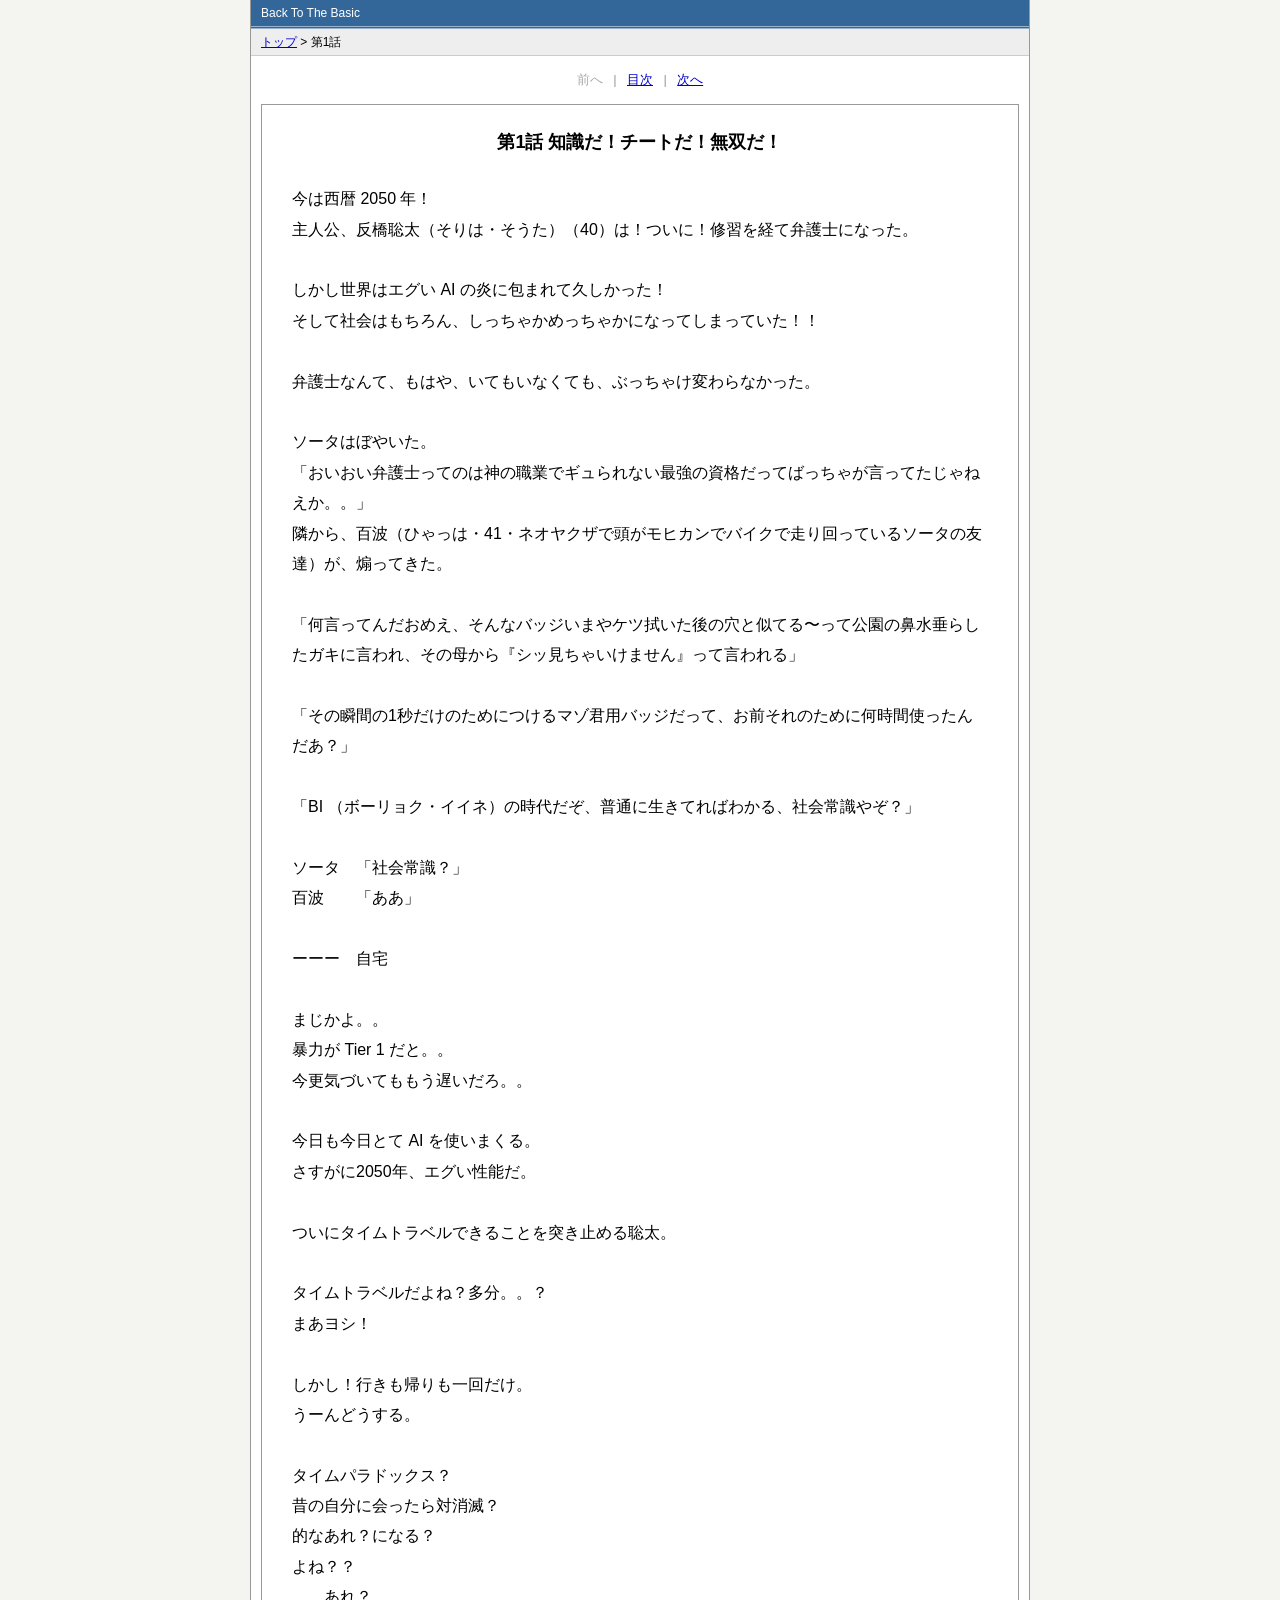
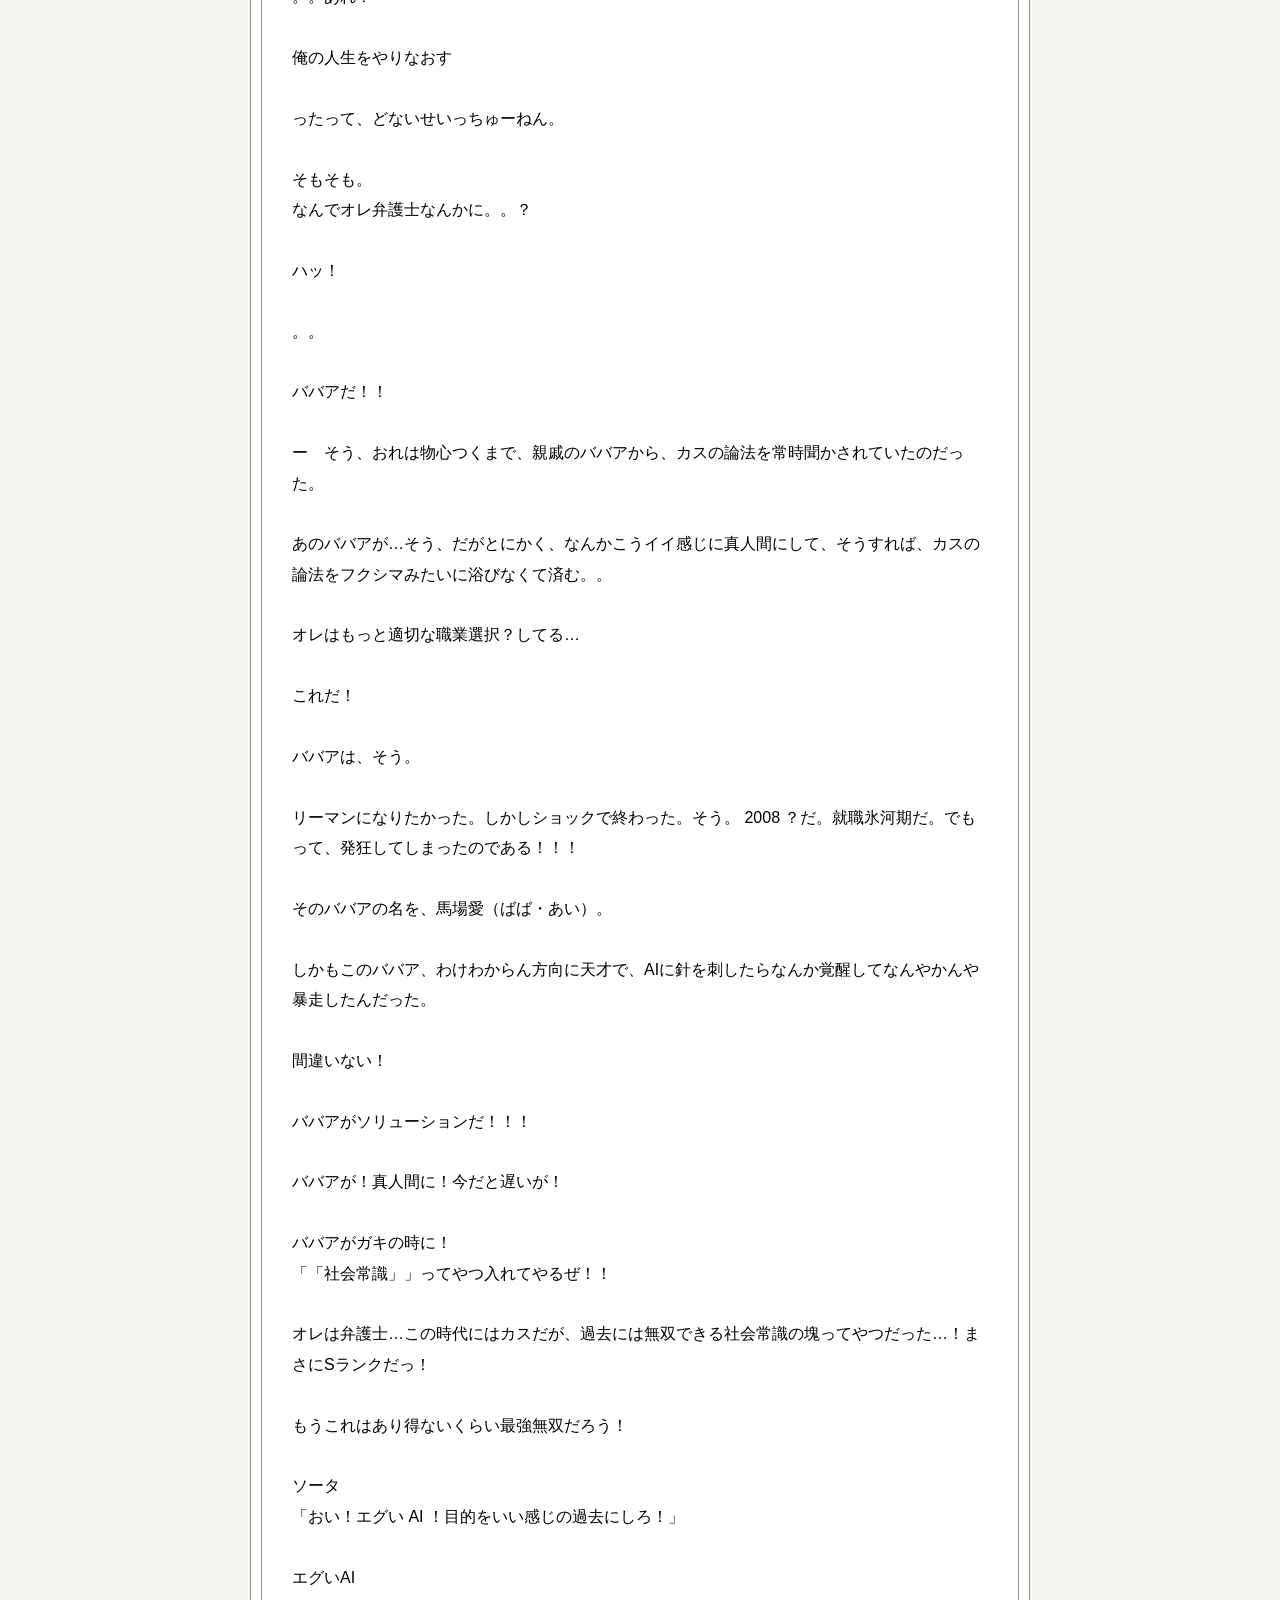
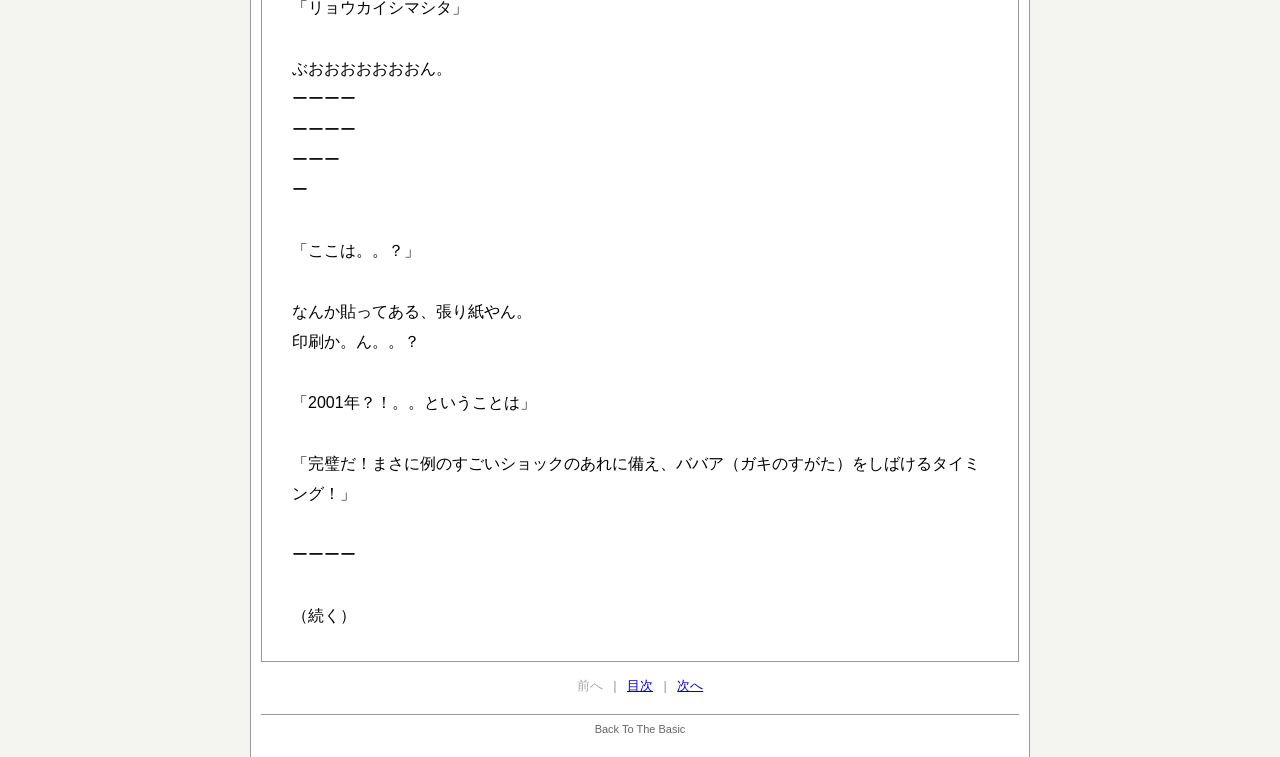
==== site/1.html @ d6d3accc "Merge feat/generator" ====
<!DOCTYPE html>
<html lang="ja">
<head>
<meta charset="UTF-8">
<meta name="viewport" content="width=device-width, initial-scale=1">
<title>第1話 知識だ！チートだ！無双だ！ - Back To The Basic</title>
<link rel="stylesheet" href="style.css">
</head>
<body>
<div id="wrap">
<div id="head">Back To The Basic</div>
<div id="crumb"><a href="index.html">トップ</a> &gt; 第1話</div>
<div class="nav"><span class="off">前へ</span><span class="sep">|</span><a href="index.html">目次</a><span class="sep">|</span><a href="2.html">次へ</a></div>
<div id="novel">
<h1>第1話 知識だ！チートだ！無双だ！</h1>
<p>今は西暦 2050 年！</p>
<p>主人公、反橋聡太（そりは・そうた）（40）は！ついに！修習を経て弁護士になった。</p>
<p><br></p>
<p>しかし世界はエグい AI の炎に包まれて久しかった！</p>
<p>そして社会はもちろん、しっちゃかめっちゃかになってしまっていた！！</p>
<p><br></p>
<p>弁護士なんて、もはや、いてもいなくても、ぶっちゃけ変わらなかった。</p>
<p><br></p>
<p>ソータはぼやいた。</p>
<p>「おいおい弁護士ってのは神の職業でギュられない最強の資格だってばっちゃが言ってたじゃねえか。。」</p>
<p>隣から、百波（ひゃっは・41・ネオヤクザで頭がモヒカンでバイクで走り回っているソータの友達）が、煽ってきた。</p>
<p><br></p>
<p>「何言ってんだおめえ、そんなバッジいまやケツ拭いた後の穴と似てる〜って公園の鼻水垂らしたガキに言われ、その母から『シッ見ちゃいけません』って言われる」</p>
<p><br></p>
<p>「その瞬間の1秒だけのためにつけるマゾ君用バッジだって、お前それのために何時間使ったんだあ？」</p>
<p><br></p>
<p>「BI （ボーリョク・イイネ）の時代だぞ、普通に生きてればわかる、社会常識やぞ？」</p>
<p><br></p>
<p>ソータ　「社会常識？」</p>
<p>百波　　「ああ」</p>
<p><br></p>
<p>ーーー　自宅</p>
<p><br></p>
<p>まじかよ。。</p>
<p>暴力が Tier 1 だと。。</p>
<p>今更気づいてももう遅いだろ。。</p>
<p><br></p>
<p>今日も今日とて AI を使いまくる。</p>
<p>さすがに2050年、エグい性能だ。</p>
<p><br></p>
<p>ついにタイムトラベルできることを突き止める聡太。</p>
<p><br></p>
<p>タイムトラベルだよね？多分。。？</p>
<p>まあヨシ！</p>
<p><br></p>
<p>しかし！行きも帰りも一回だけ。</p>
<p>うーんどうする。</p>
<p><br></p>
<p>タイムパラドックス？</p>
<p>昔の自分に会ったら対消滅？</p>
<p>的なあれ？になる？</p>
<p>よね？？</p>
<p>。。あれ？</p>
<p><br></p>
<p>俺の人生をやりなおす</p>
<p><br></p>
<p>ったって、どないせいっちゅーねん。</p>
<p><br></p>
<p>そもそも。</p>
<p>なんでオレ弁護士なんかに。。？</p>
<p><br></p>
<p>ハッ！</p>
<p><br></p>
<p>。。</p>
<p><br></p>
<p>ババアだ！！</p>
<p><br></p>
<p>ー　そう、おれは物心つくまで、親戚のババアから、カスの論法を常時聞かされていたのだった。</p>
<p><br></p>
<p>あのババアが…そう、だがとにかく、なんかこうイイ感じに真人間にして、そうすれば、カスの論法をフクシマみたいに浴びなくて済む。。</p>
<p><br></p>
<p>オレはもっと適切な職業選択？してる…</p>
<p><br></p>
<p>これだ！</p>
<p><br></p>
<p>ババアは、そう。</p>
<p><br></p>
<p>リーマンになりたかった。しかしショックで終わった。そう。 2008 ？だ。就職氷河期だ。でもって、発狂してしまったのである！！！</p>
<p><br></p>
<p>そのババアの名を、馬場愛（ばば・あい）。</p>
<p><br></p>
<p>しかもこのババア、わけわからん方向に天才で、AIに針を刺したらなんか覚醒してなんやかんや暴走したんだった。</p>
<p><br></p>
<p>間違いない！</p>
<p><br></p>
<p>ババアがソリューションだ！！！</p>
<p><br></p>
<p>ババアが！真人間に！今だと遅いが！</p>
<p><br></p>
<p>ババアがガキの時に！</p>
<p>「「社会常識」」ってやつ入れてやるぜ！！</p>
<p><br></p>
<p>オレは弁護士…この時代にはカスだが、過去には無双できる社会常識の塊ってやつだった…！まさにSランクだっ！</p>
<p><br></p>
<p>もうこれはあり得ないくらい最強無双だろう！</p>
<p><br></p>
<p>ソータ</p>
<p>「おい！エグい AI ！目的をいい感じの過去にしろ！」</p>
<p><br></p>
<p>エグいAI</p>
<p>「リョウカイシマシタ」</p>
<p><br></p>
<p>ぶおおおおおおおん。</p>
<p>ーーーー　</p>
<p>ーーーー</p>
<p>ーーー</p>
<p>ー</p>
<p><br></p>
<p>「ここは。。？」</p>
<p><br></p>
<p>なんか貼ってある、張り紙やん。</p>
<p>印刷か。ん。。？</p>
<p><br></p>
<p>「2001年？！。。ということは」</p>
<p><br></p>
<p>「完璧だ！まさに例のすごいショックのあれに備え、ババア（ガキのすがた）をしばけるタイミング！」</p>
<p><br></p>
<p>ーーーー</p>
<p><br></p>
<p>（続く）</p>
</div>
<div class="nav"><span class="off">前へ</span><span class="sep">|</span><a href="index.html">目次</a><span class="sep">|</span><a href="2.html">次へ</a></div>
<div id="foot">Back To The Basic</div>
</div>
</body>
</html>
---- site/style.css ----
body {
  margin: 0;
  padding: 0;
  background: #f4f4f0;
  color: #000;
  font-family: "MS PGothic", "ＭＳ Ｐゴシック", "Osaka", "Hiragino Kaku Gothic Pro", "Meiryo", sans-serif;
  font-size: 14px;
  line-height: 1.5;
}
a:link { color: #0000cc; }
a:visited { color: #660099; }
a:hover { color: #ff0000; }

#wrap {
  width: 780px;
  max-width: 100%;
  box-sizing: border-box;
  margin: 0 auto;
  background: #fff;
  border-left: 1px solid #999;
  border-right: 1px solid #999;
  padding: 0 0 20px;
}
#head {
  background: #336699;
  color: #fff;
  padding: 4px 10px;
  font-size: 12px;
  border-bottom: 3px double #99b3cc;
}
#head a { color: #fff; }
#crumb {
  padding: 4px 10px;
  font-size: 12px;
  background: #eee;
  border-bottom: 1px solid #ccc;
}
h1 {
  margin: 14px 10px 6px;
  padding: 0 0 4px;
  font-size: 20px;
  font-weight: bold;
  border-bottom: 1px solid #999;
}
.sub { margin: 0 10px 10px; font-size: 12px; color: #555; }

.box {
  margin: 10px;
  padding: 8px 10px;
  border: 1px solid #999;
  background: #fafafa;
}
.box h2 {
  margin: 0 0 6px;
  padding: 0;
  font-size: 13px;
  color: #336699;
  border-bottom: 1px dotted #999;
}

table.toc { width: calc(100% - 20px); margin: 10px; border-collapse: collapse; }
table.toc th, table.toc td { border: 1px solid #999; padding: 4px 8px; }
table.toc th { background: #dde6ee; font-weight: normal; text-align: left; }
table.toc td.no { width: 4em; text-align: center; background: #f4f4f4; }
table.toc td.size { width: 6em; text-align: right; color: #555; font-size: 12px; }

.nav {
  margin: 10px;
  padding: 4px 0;
  text-align: center;
  font-size: 13px;
}
.nav span.sep { color: #999; margin: 0 .8em; }
.nav .off { color: #aaa; }

#novel {
  margin: 10px;
  padding: 20px 30px 30px;
  border: 1px solid #999;
  background: #fff;
  font-size: 16px;
  line-height: 1.9;
}
#novel h1 { margin: 0 0 1.2em; text-align: center; font-size: 18px; border-bottom: none; }
#novel p { margin: 0; }

#foot {
  margin: 14px 10px 0;
  padding-top: 6px;
  border-top: 1px solid #999;
  font-size: 11px;
  color: #666;
  text-align: center;
}
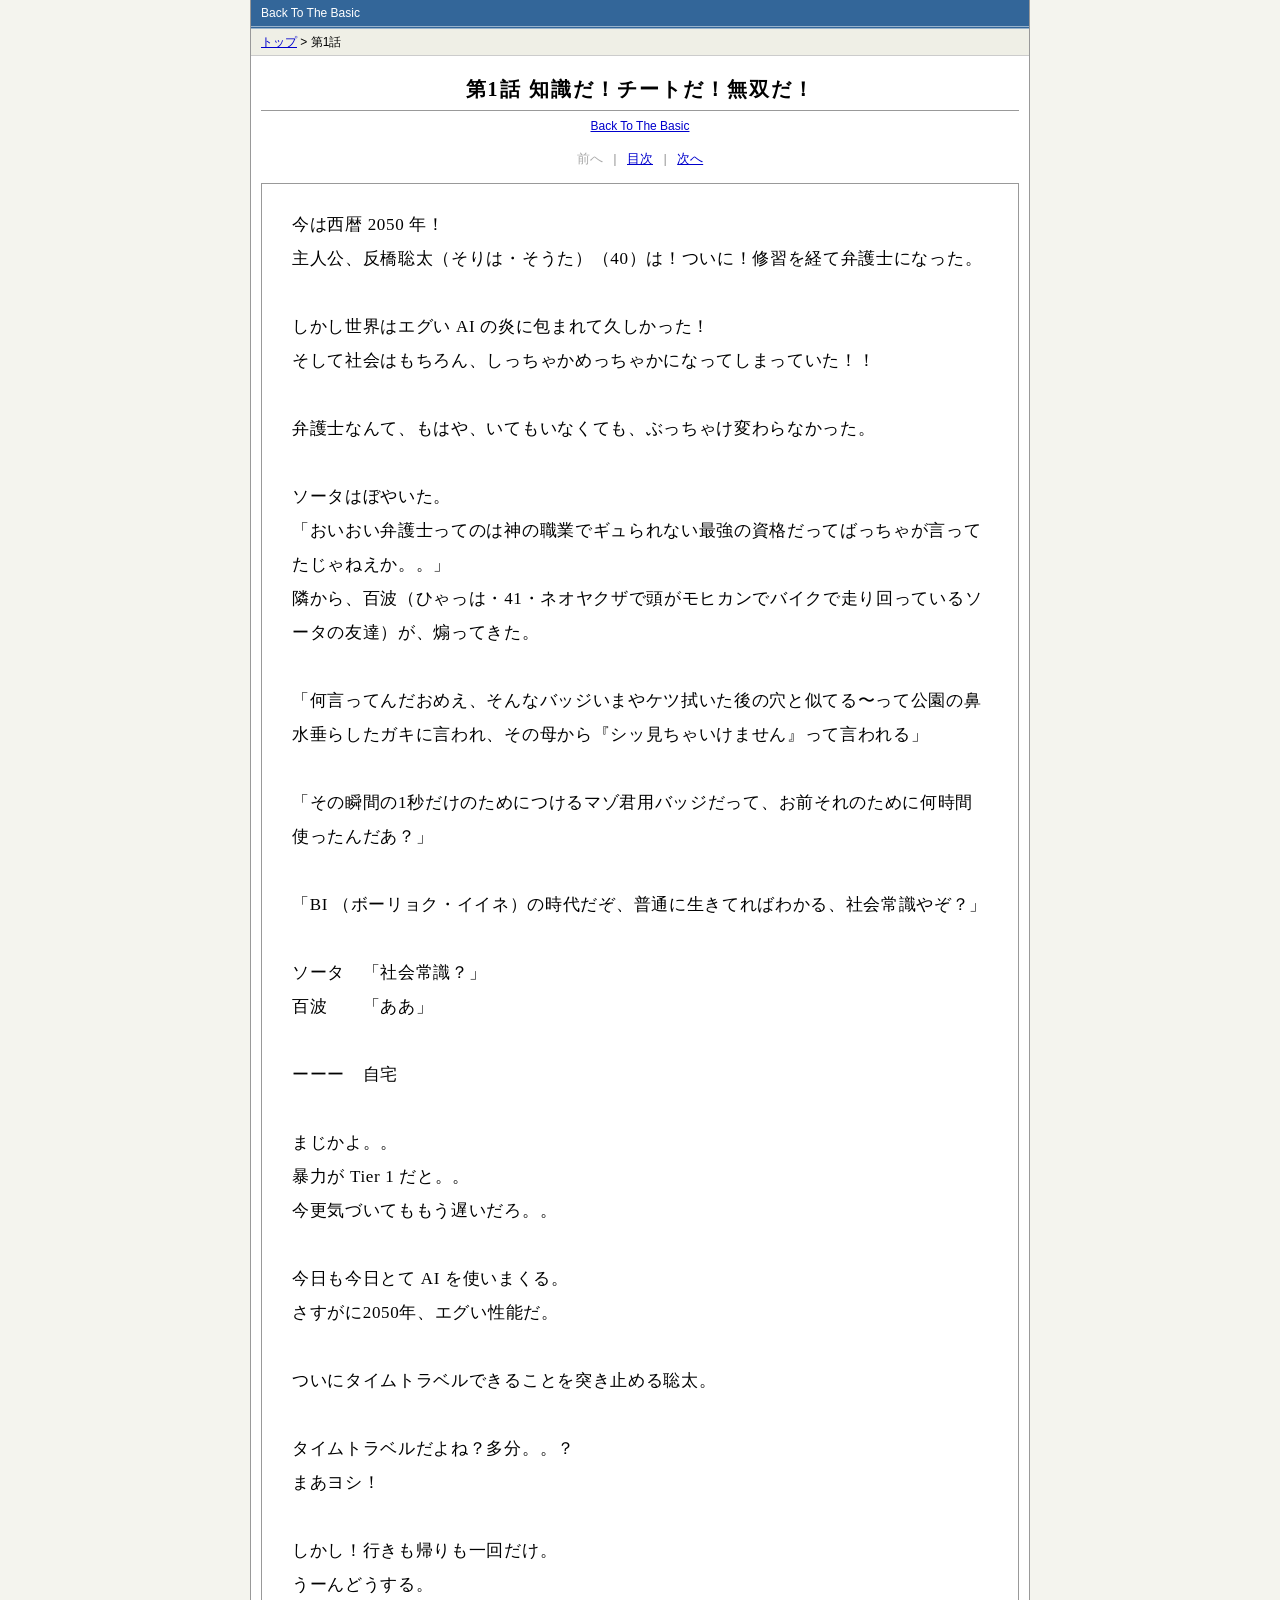
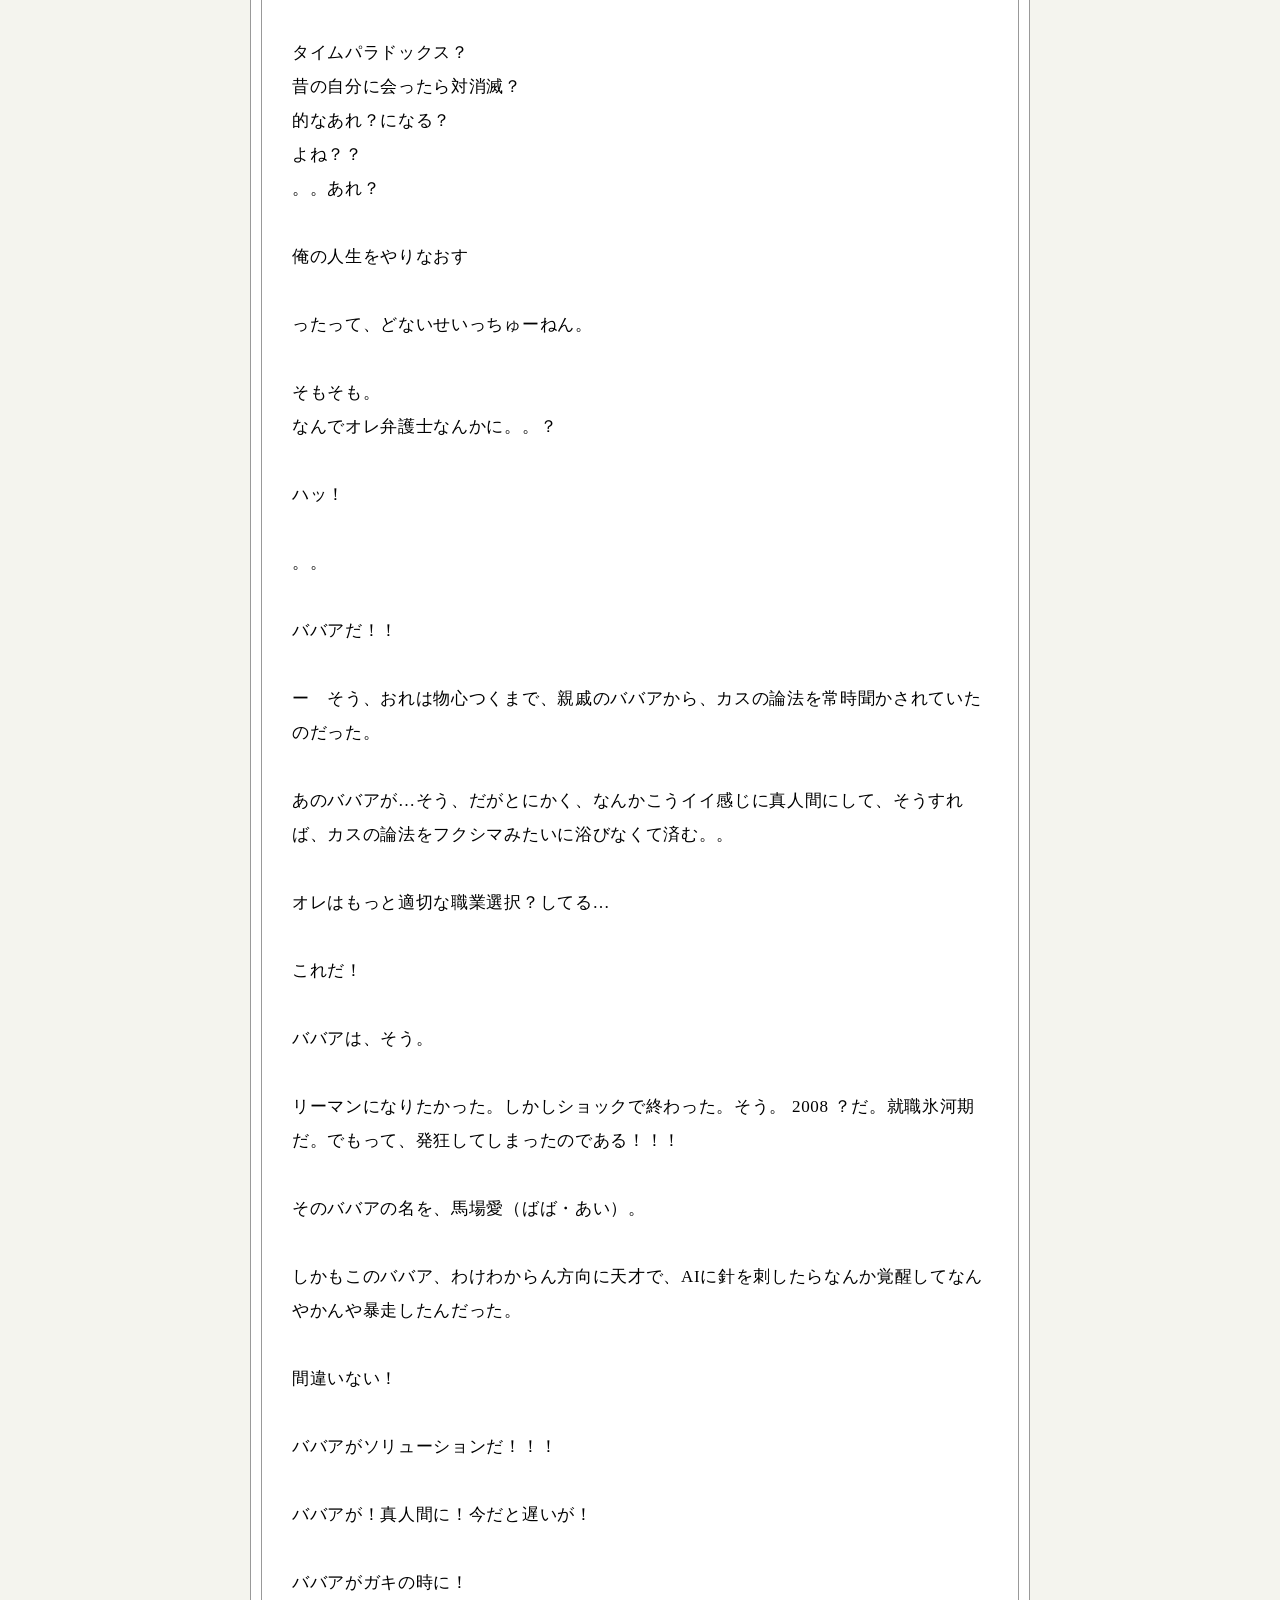
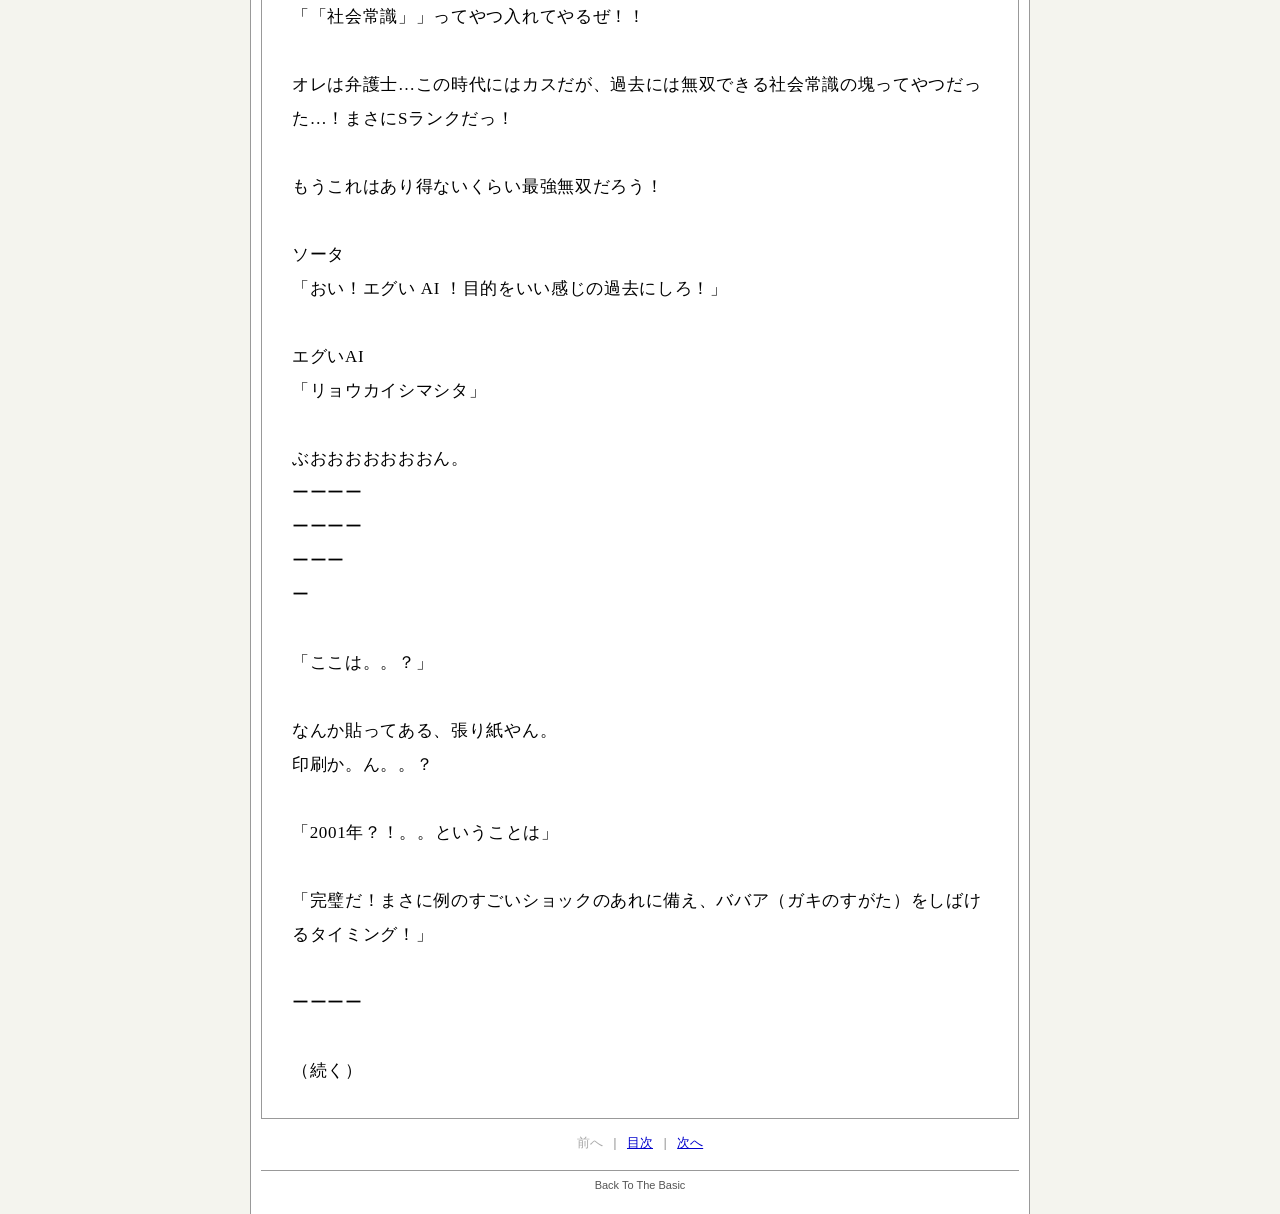
==== commit 7c105ae0: "Merge feat/unify-design" ====
--- a/site/1.html
+++ b/site/1.html
@@ -10,9 +10,10 @@
 <div id="wrap">
 <div id="head">Back To The Basic</div>
 <div id="crumb"><a href="index.html">トップ</a> &gt; 第1話</div>
+<h1>第1話 知識だ！チートだ！無双だ！</h1>
+<p class="sub"><a href="index.html">Back To The Basic</a></p>
 <div class="nav"><span class="off">前へ</span><span class="sep">|</span><a href="index.html">目次</a><span class="sep">|</span><a href="2.html">次へ</a></div>
 <div id="novel">
-<h1>第1話 知識だ！チートだ！無双だ！</h1>
 <p>今は西暦 2050 年！</p>
 <p>主人公、反橋聡太（そりは・そうた）（40）は！ついに！修習を経て弁護士になった。</p>
 <p><br></p>
--- a/site/style.css
+++ b/site/style.css
@@ -1,9 +1,27 @@
+/* 配色と書体はここで一元管理する。
+   読ませる文(題名・あらすじ・話タイトル・本文)は明朝、操作部品(ヘッダ・パンくず・ナビ・表見出し)はゴシック。 */
+:root {
+  --ink: #000;
+  --ink-sub: #555;
+  --line: #999;
+  --line-soft: #ccc;
+  --paper: #fff;
+  --ground: #f4f4ee;
+  --tint: #efefe6;
+  --tint-light: #fafaf5;
+  --accent: #336699;
+  --accent-light: #dde6ee;
+  --accent-line: #99b3cc;
+  --gothic: "MS PGothic", "ＭＳ Ｐゴシック", "Osaka", "Hiragino Kaku Gothic Pro", "Meiryo", sans-serif;
+  --mincho: "Hiragino Mincho ProN", "Hiragino Mincho Pro", "YuMincho", "Yu Mincho", "游明朝", "HGS明朝E", "MS PMincho", "ＭＳ Ｐ明朝", "Noto Serif CJK JP", "Noto Serif JP", "IPAexMincho", serif;
+}
+
 body {
   margin: 0;
   padding: 0;
-  background: #f4f4f0;
-  color: #000;
-  font-family: "MS PGothic", "ＭＳ Ｐゴシック", "Osaka", "Hiragino Kaku Gothic Pro", "Meiryo", sans-serif;
+  background: var(--ground);
+  color: var(--ink);
+  font-family: var(--gothic);
   font-size: 14px;
   line-height: 1.5;
 }
@@ -16,79 +34,100 @@
   max-width: 100%;
   box-sizing: border-box;
   margin: 0 auto;
-  background: #fff;
-  border-left: 1px solid #999;
-  border-right: 1px solid #999;
+  background: var(--paper);
+  border-left: 1px solid var(--line);
+  border-right: 1px solid var(--line);
   padding: 0 0 20px;
 }
+
+/* --- 操作部品(ゴシック) --- */
 #head {
-  background: #336699;
+  background: var(--accent);
   color: #fff;
   padding: 4px 10px;
   font-size: 12px;
-  border-bottom: 3px double #99b3cc;
+  border-bottom: 3px double var(--accent-line);
 }
 #head a { color: #fff; }
 #crumb {
   padding: 4px 10px;
   font-size: 12px;
-  background: #eee;
-  border-bottom: 1px solid #ccc;
+  background: var(--tint);
+  border-bottom: 1px solid var(--line-soft);
 }
-h1 {
-  margin: 14px 10px 6px;
-  padding: 0 0 4px;
-  font-size: 20px;
-  font-weight: bold;
-  border-bottom: 1px solid #999;
-}
-.sub { margin: 0 10px 10px; font-size: 12px; color: #555; }
-
-.box {
-  margin: 10px;
-  padding: 8px 10px;
-  border: 1px solid #999;
-  background: #fafafa;
-}
-.box h2 {
-  margin: 0 0 6px;
-  padding: 0;
-  font-size: 13px;
-  color: #336699;
-  border-bottom: 1px dotted #999;
-}
-
-table.toc { width: calc(100% - 20px); margin: 10px; border-collapse: collapse; }
-table.toc th, table.toc td { border: 1px solid #999; padding: 4px 8px; }
-table.toc th { background: #dde6ee; font-weight: normal; text-align: left; }
-table.toc td.no { width: 4em; text-align: center; background: #f4f4f4; }
-table.toc td.size { width: 6em; text-align: right; color: #555; font-size: 12px; }
-
 .nav {
   margin: 10px;
   padding: 4px 0;
   text-align: center;
   font-size: 13px;
 }
-.nav span.sep { color: #999; margin: 0 .8em; }
+.nav span.sep { color: var(--line); margin: 0 .8em; }
 .nav .off { color: #aaa; }
+#foot {
+  margin: 14px 10px 0;
+  padding-top: 6px;
+  border-top: 1px solid var(--line);
+  font-size: 11px;
+  color: var(--ink-sub);
+  text-align: center;
+}
+
+/* --- 読ませる文(明朝) --- */
+h1 {
+  margin: 18px 10px 6px;
+  padding: 0 0 6px;
+  font-family: var(--mincho);
+  font-size: 20px;
+  font-weight: bold;
+  letter-spacing: 0.1em;
+  text-align: center;
+  border-bottom: 1px solid var(--line);
+}
+.sub {
+  margin: 0 10px 10px;
+  font-size: 12px;
+  color: var(--ink-sub);
+  text-align: center;
+}
+
+.box {
+  margin: 10px;
+  padding: 8px 12px 10px;
+  border: 1px solid var(--line);
+  background: var(--tint-light);
+  font-family: var(--mincho);
+  font-size: 15px;
+  line-height: 1.8;
+}
+.box h2 {
+  margin: 0 0 6px;
+  padding: 0;
+  font-family: var(--gothic);
+  font-size: 13px;
+  color: var(--accent);
+  border-bottom: 1px dotted var(--line);
+}
+
+table.toc { width: calc(100% - 20px); margin: 10px; border-collapse: collapse; }
+table.toc th, table.toc td { border: 1px solid var(--line); padding: 5px 8px; }
+table.toc th { background: var(--accent-light); font-weight: normal; text-align: left; }
+table.toc td.no { width: 4em; text-align: center; background: var(--tint-light); }
+table.toc td.title { font-family: var(--mincho); font-size: 15px; }
+table.toc td.size { width: 6em; text-align: right; color: var(--ink-sub); font-size: 12px; }
 
 #novel {
   margin: 10px;
-  padding: 20px 30px 30px;
-  border: 1px solid #999;
-  background: #fff;
-  font-size: 16px;
-  line-height: 1.9;
+  padding: 24px 30px 30px;
+  border: 1px solid var(--line);
+  background: var(--paper);
+  font-family: var(--mincho);
+  font-size: 17px;
+  line-height: 2;
+  letter-spacing: 0.04em;
 }
-#novel h1 { margin: 0 0 1.2em; text-align: center; font-size: 18px; border-bottom: none; }
 #novel p { margin: 0; }
 
-#foot {
-  margin: 14px 10px 0;
-  padding-top: 6px;
-  border-top: 1px solid #999;
-  font-size: 11px;
-  color: #666;
-  text-align: center;
+@media (max-width: 480px) {
+  #novel { padding: 16px 14px 20px; font-size: 16px; }
+  h1 { font-size: 18px; }
 }
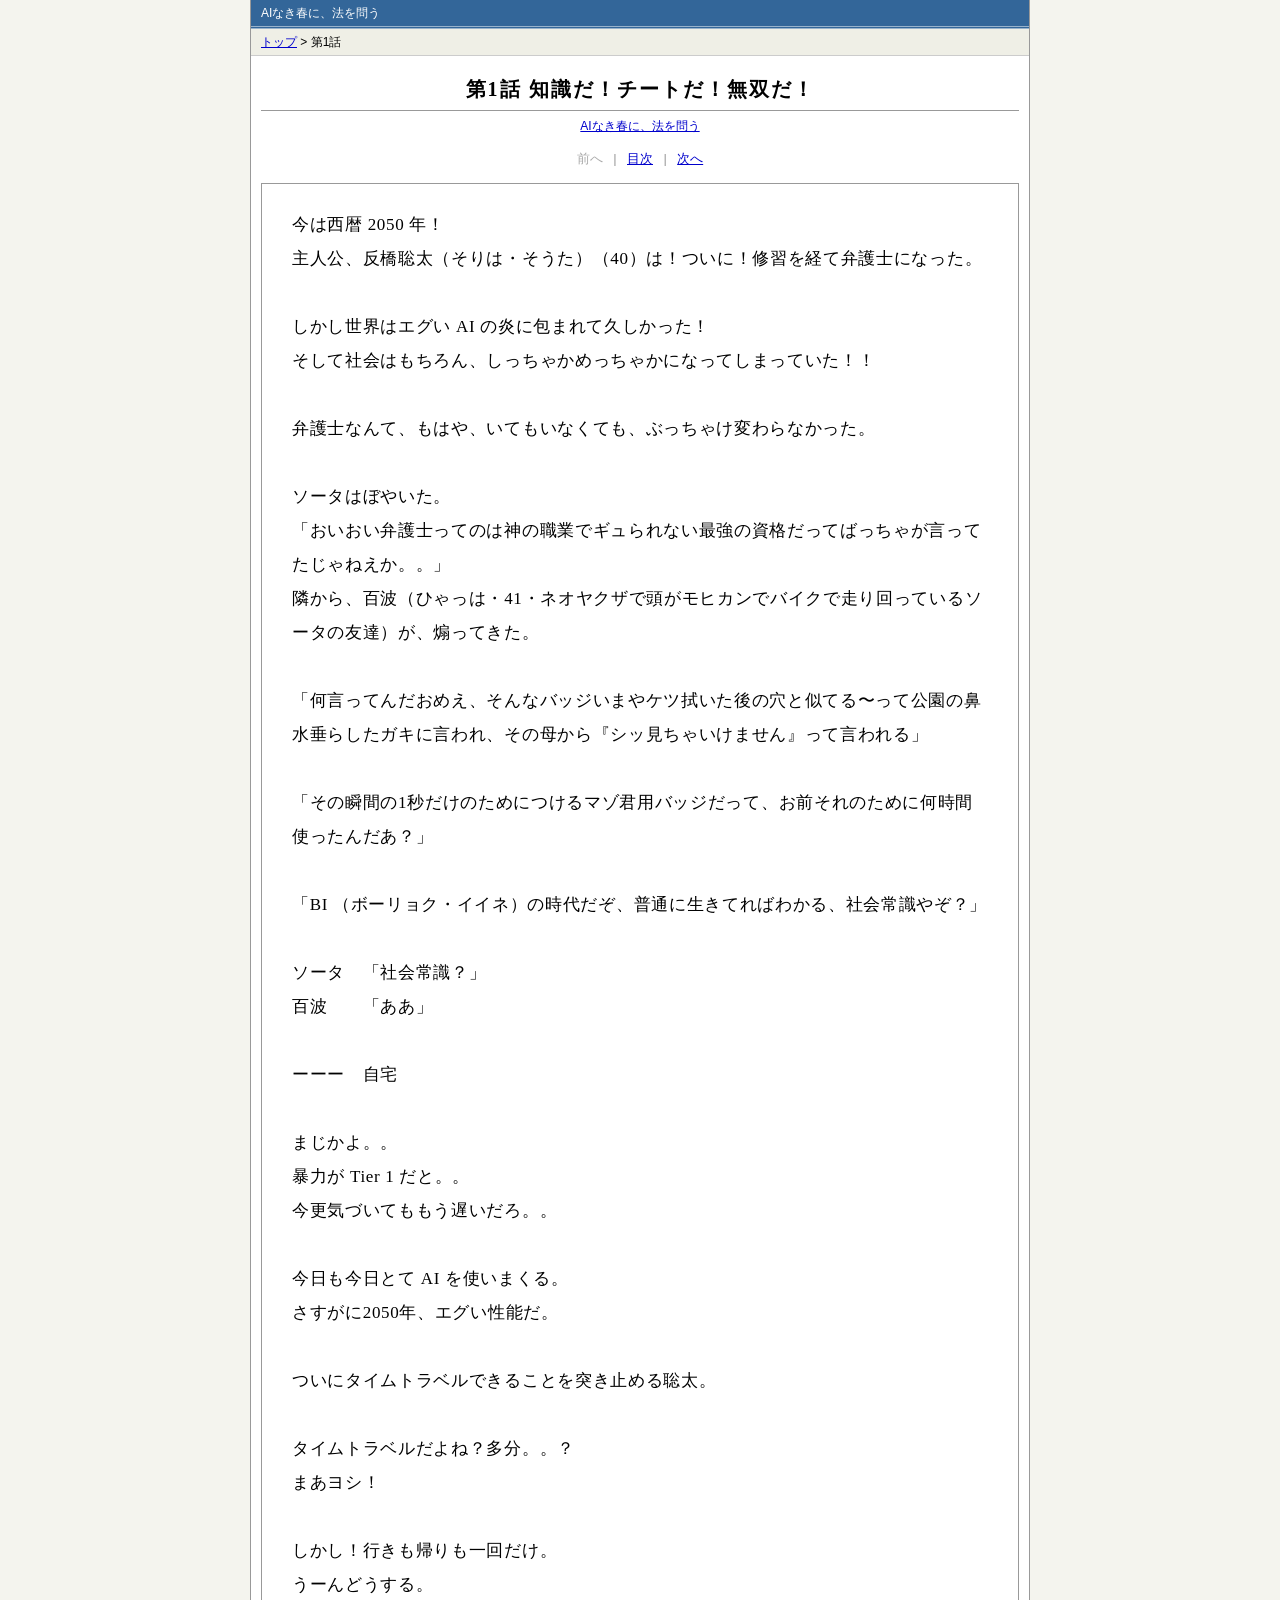
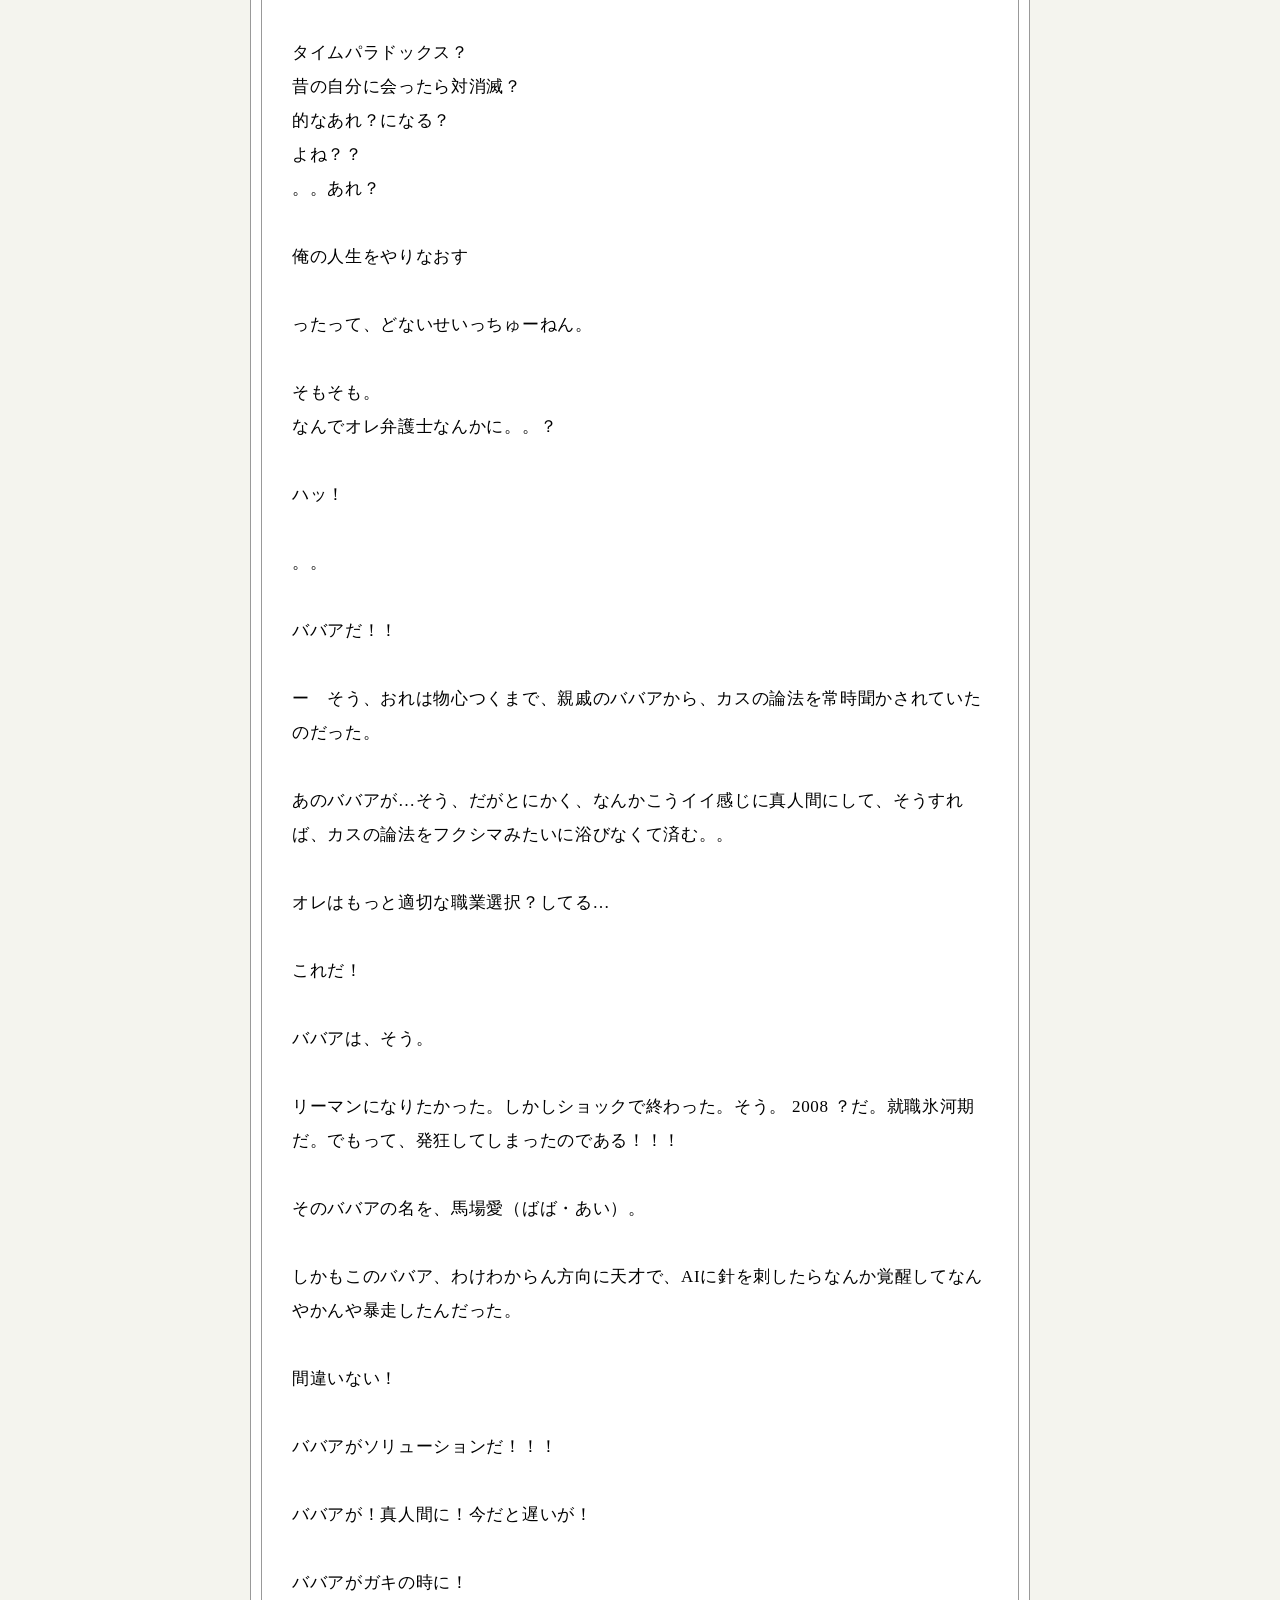
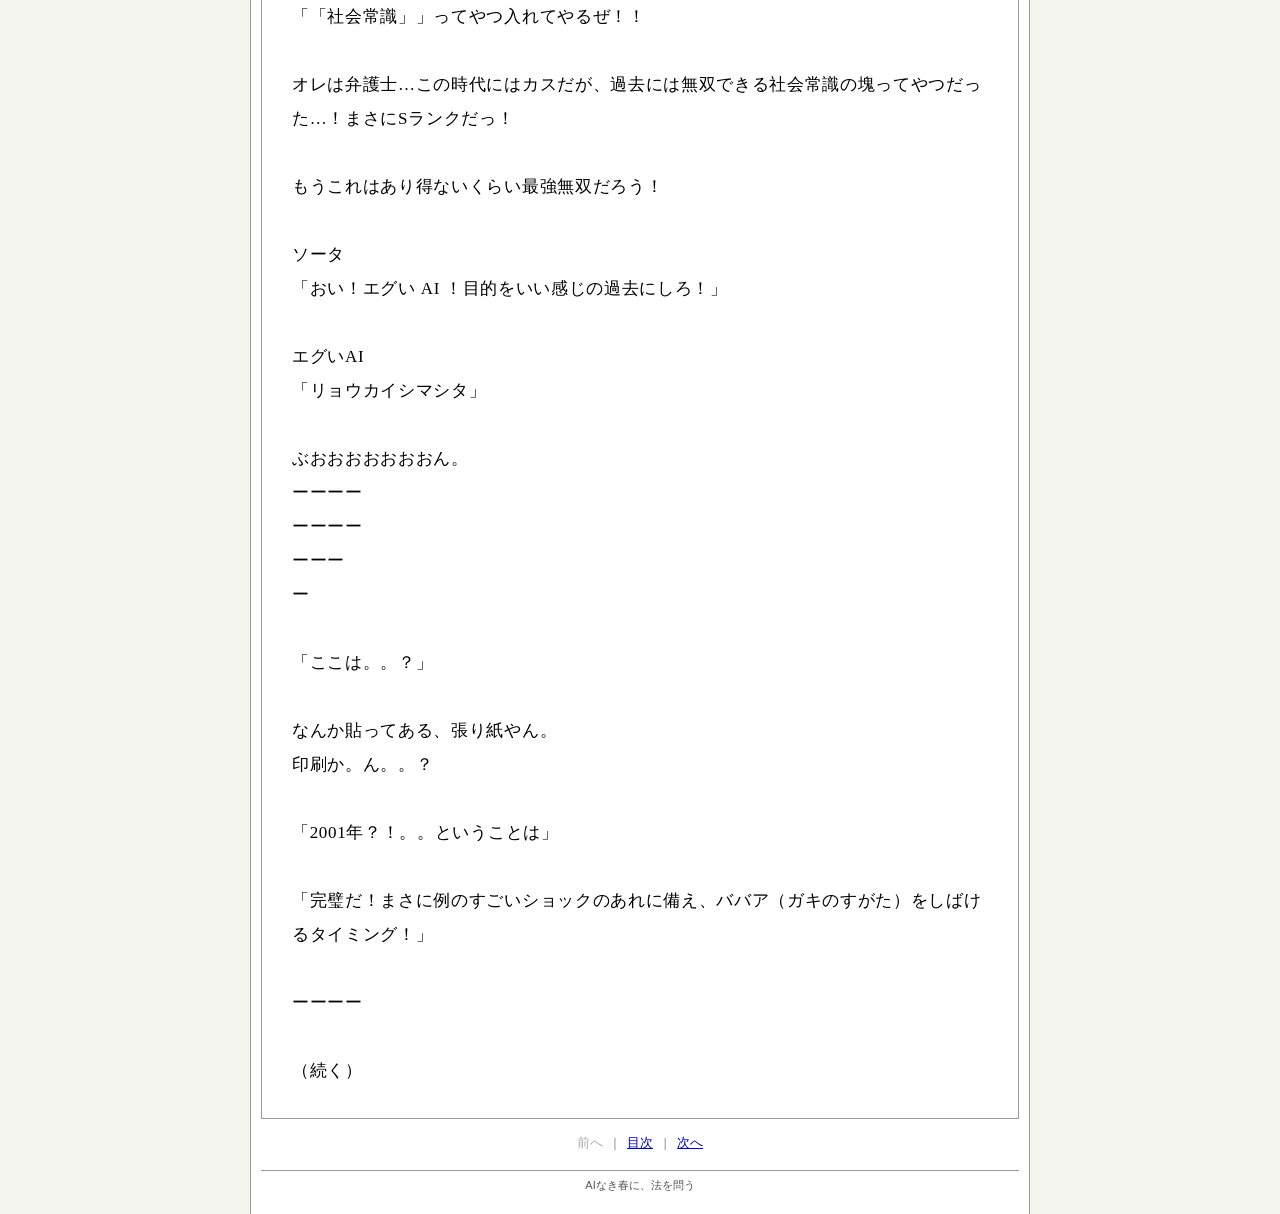
==== commit 5aa4cfd8: "Merge feat/title-synopsis" ====
--- a/site/1.html
+++ b/site/1.html
@@ -3,15 +3,15 @@
 <head>
 <meta charset="UTF-8">
 <meta name="viewport" content="width=device-width, initial-scale=1">
-<title>第1話 知識だ！チートだ！無双だ！ - Back To The Basic</title>
+<title>第1話 知識だ！チートだ！無双だ！ - AIなき春に、法を問う</title>
 <link rel="stylesheet" href="style.css">
 </head>
 <body>
 <div id="wrap">
-<div id="head">Back To The Basic</div>
+<div id="head">AIなき春に、法を問う</div>
 <div id="crumb"><a href="index.html">トップ</a> &gt; 第1話</div>
 <h1>第1話 知識だ！チートだ！無双だ！</h1>
-<p class="sub"><a href="index.html">Back To The Basic</a></p>
+<p class="sub"><a href="index.html">AIなき春に、法を問う</a></p>
 <div class="nav"><span class="off">前へ</span><span class="sep">|</span><a href="index.html">目次</a><span class="sep">|</span><a href="2.html">次へ</a></div>
 <div id="novel">
 <p>今は西暦 2050 年！</p>
@@ -126,7 +126,7 @@
 <p>（続く）</p>
 </div>
 <div class="nav"><span class="off">前へ</span><span class="sep">|</span><a href="index.html">目次</a><span class="sep">|</span><a href="2.html">次へ</a></div>
-<div id="foot">Back To The Basic</div>
+<div id="foot">AIなき春に、法を問う</div>
 </div>
 </body>
 </html>
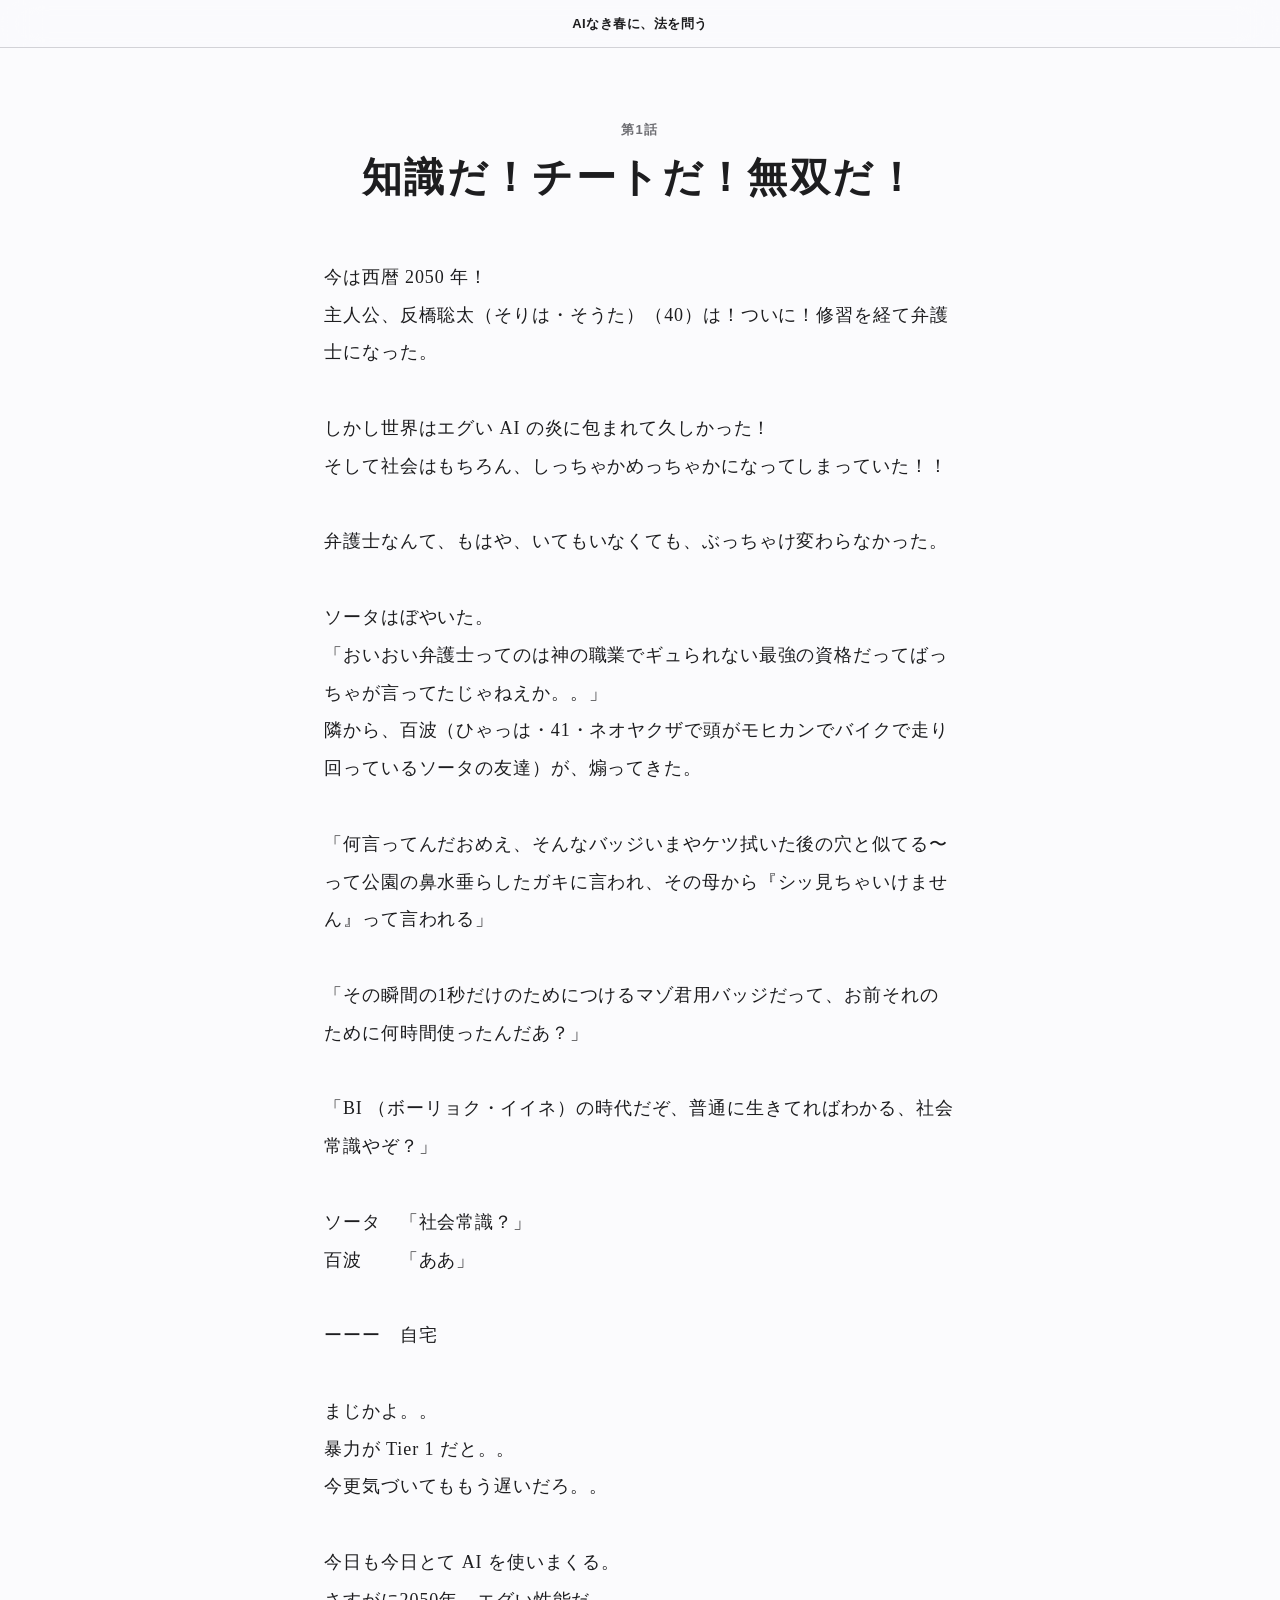
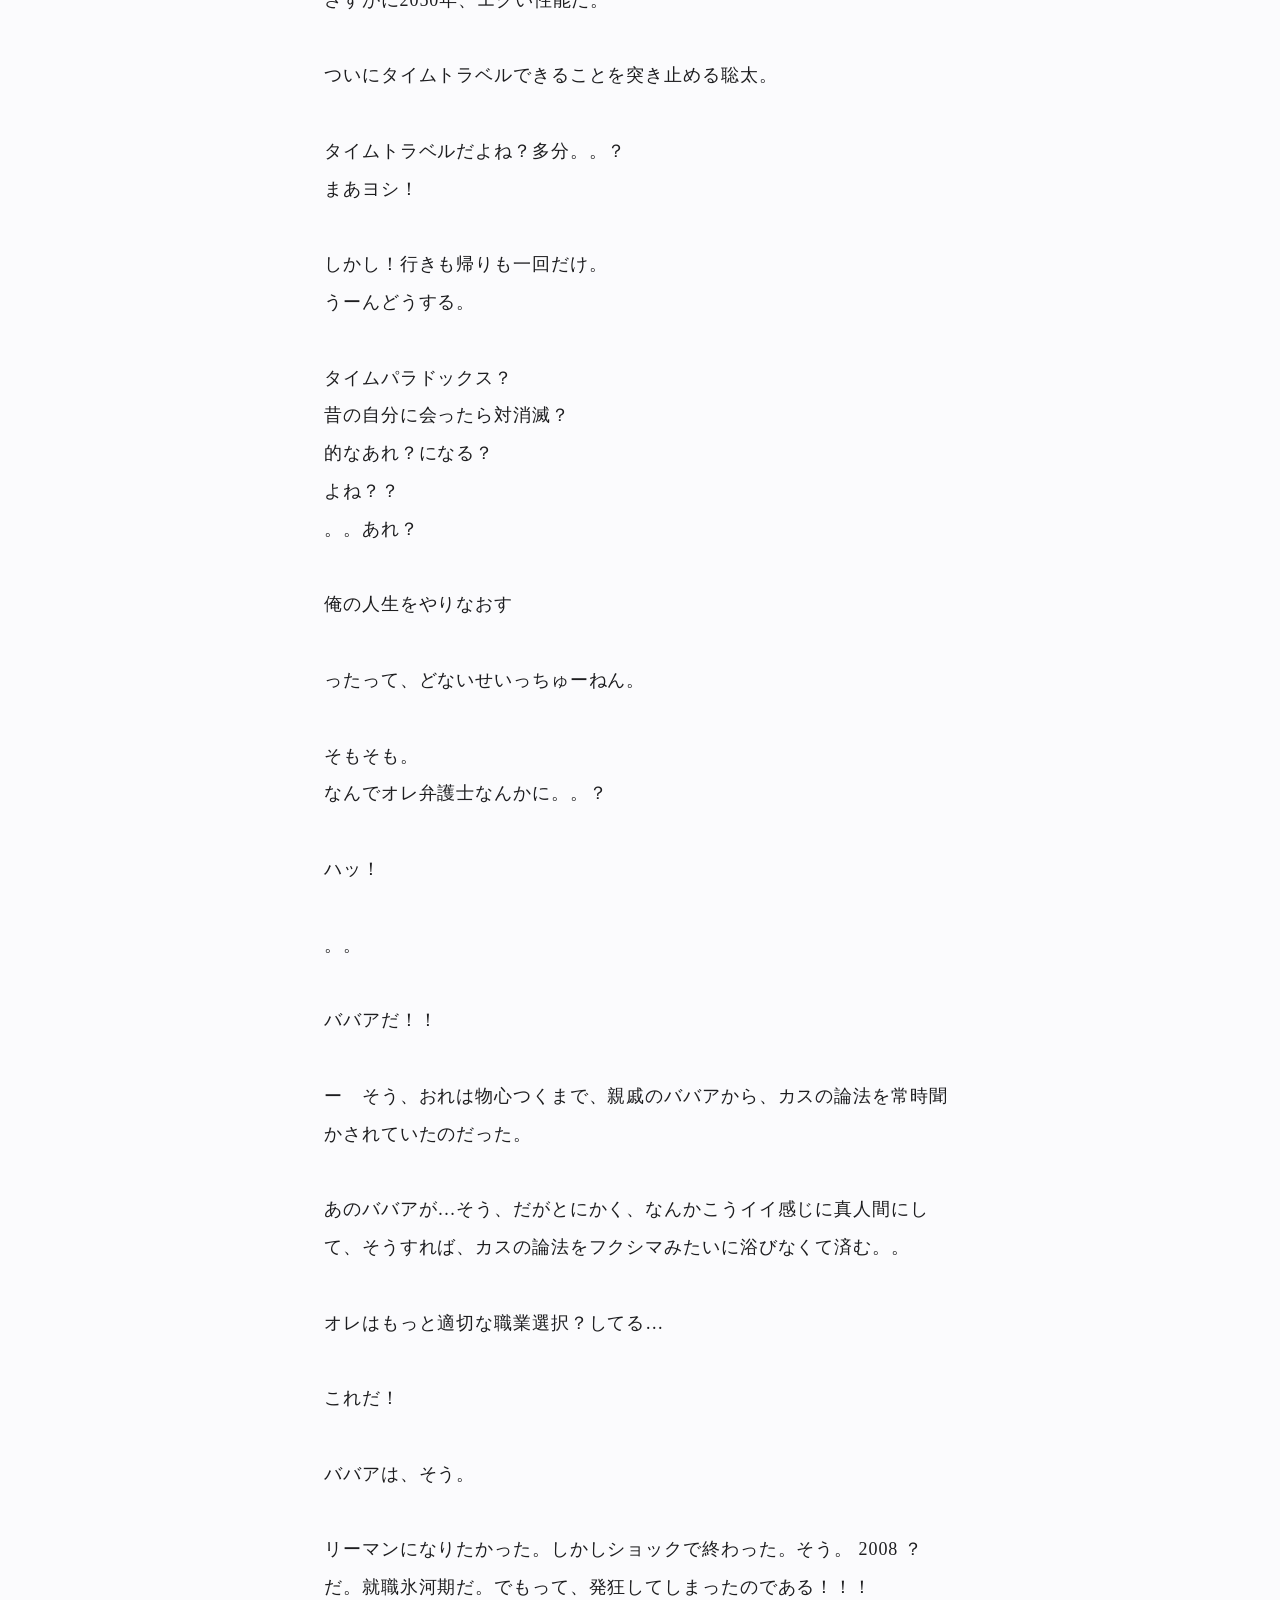
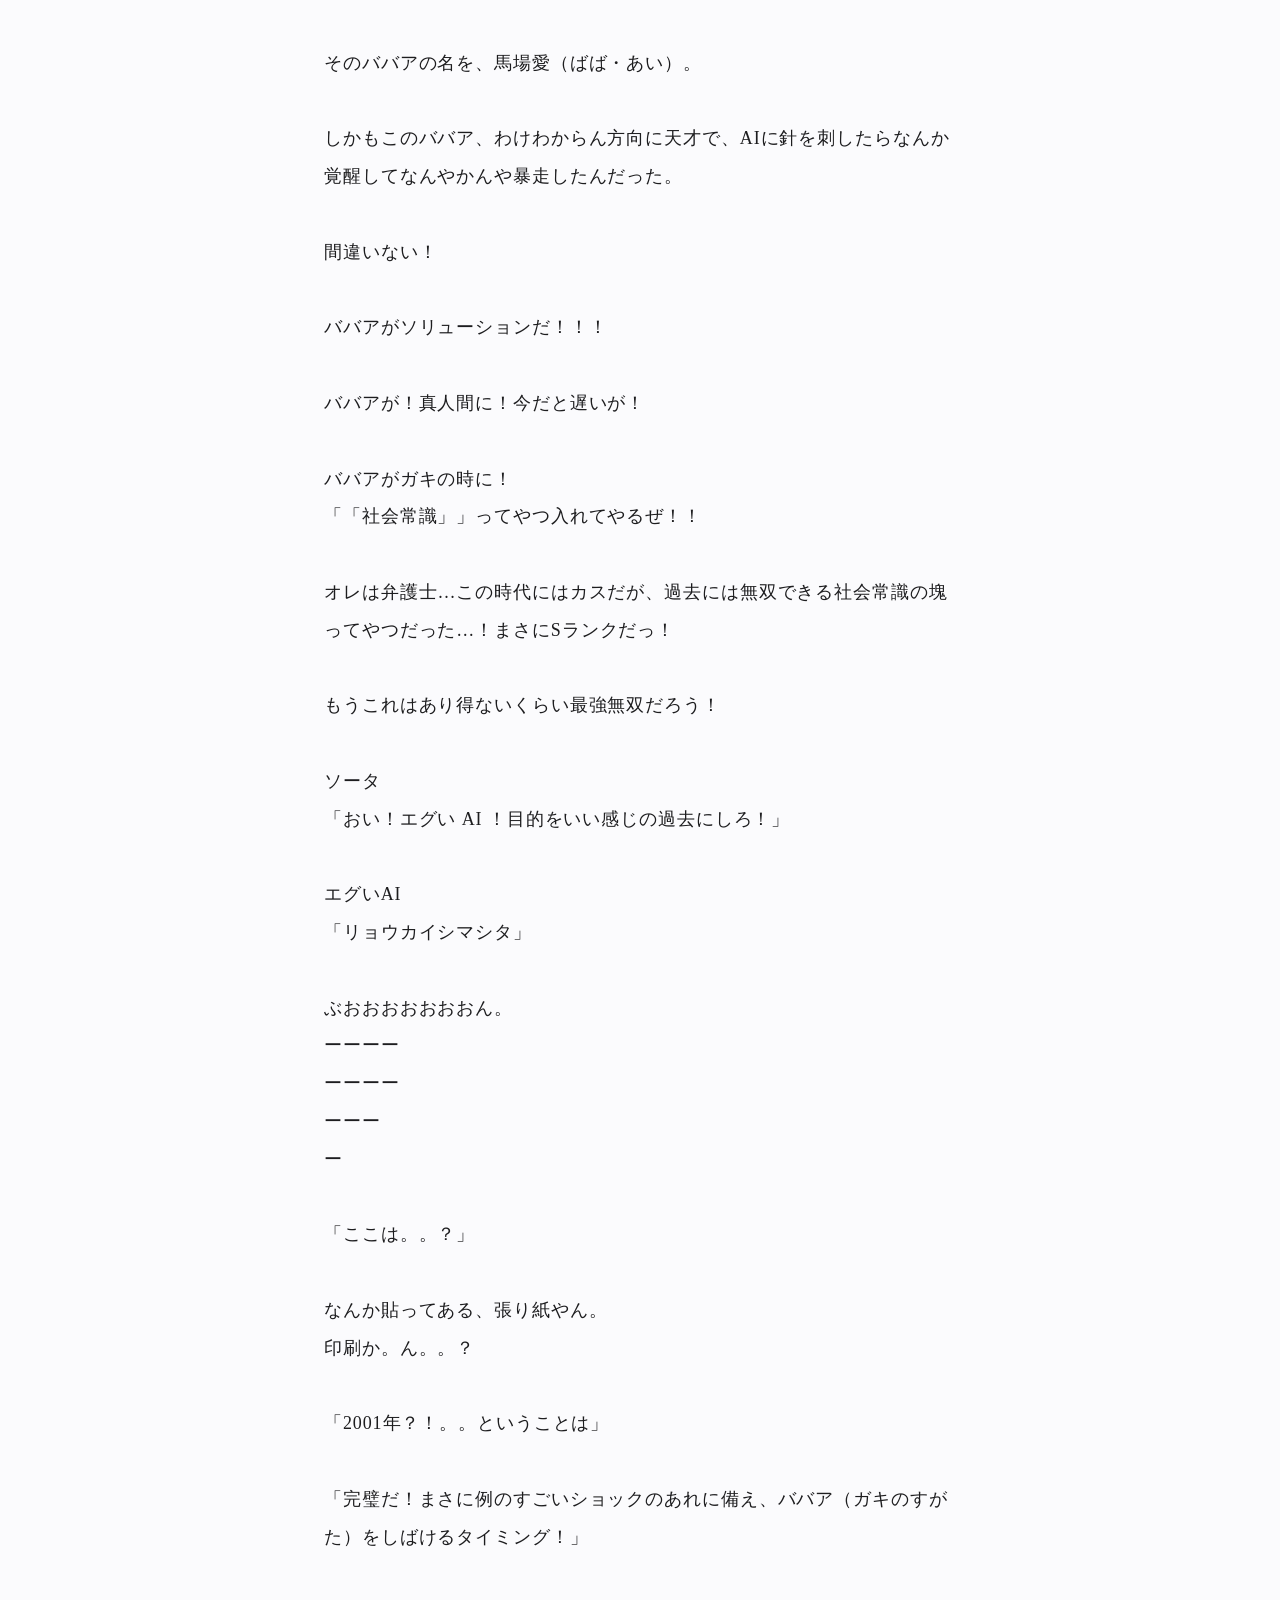
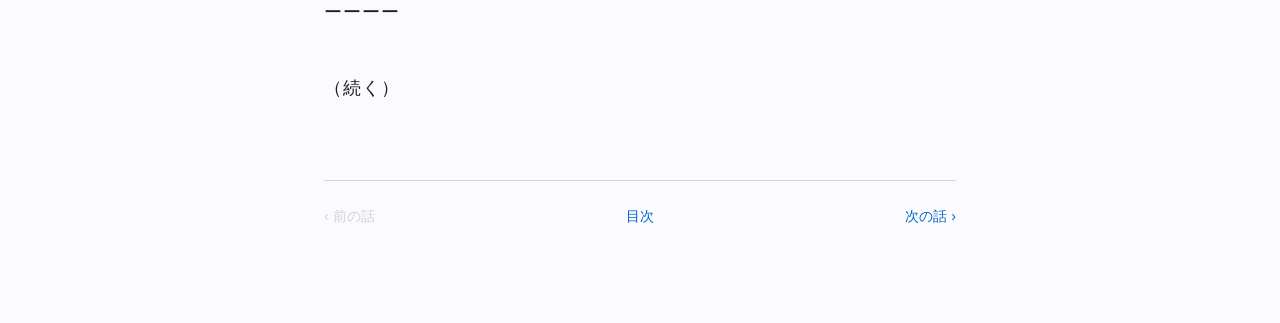
==== commit 961fa92a: "Merge feat/apple-style" ====
--- a/site/1.html
+++ b/site/1.html
@@ -3,17 +3,16 @@
 <head>
 <meta charset="UTF-8">
 <meta name="viewport" content="width=device-width, initial-scale=1">
+<meta name="color-scheme" content="light dark">
 <title>第1話 知識だ！チートだ！無双だ！ - AIなき春に、法を問う</title>
 <link rel="stylesheet" href="style.css">
 </head>
 <body>
-<div id="wrap">
-<div id="head">AIなき春に、法を問う</div>
-<div id="crumb"><a href="index.html">トップ</a> &gt; 第1話</div>
-<h1>第1話 知識だ！チートだ！無双だ！</h1>
-<p class="sub"><a href="index.html">AIなき春に、法を問う</a></p>
-<div class="nav"><span class="off">前へ</span><span class="sep">|</span><a href="index.html">目次</a><span class="sep">|</span><a href="2.html">次へ</a></div>
-<div id="novel">
+<header id="head"><a href="index.html">AIなき春に、法を問う</a></header>
+<main>
+<p class="eyebrow">第1話</p>
+<h1>知識だ！チートだ！無双だ！</h1>
+<article id="novel">
 <p>今は西暦 2050 年！</p>
 <p>主人公、反橋聡太（そりは・そうた）（40）は！ついに！修習を経て弁護士になった。</p>
 <p><br></p>
@@ -124,9 +123,8 @@
 <p>ーーーー</p>
 <p><br></p>
 <p>（続く）</p>
-</div>
-<div class="nav"><span class="off">前へ</span><span class="sep">|</span><a href="index.html">目次</a><span class="sep">|</span><a href="2.html">次へ</a></div>
-<div id="foot">AIなき春に、法を問う</div>
-</div>
+</article>
+<nav class="nav"><span class="off">‹ 前の話</span><a href="index.html">目次</a><a href="2.html">次の話 ›</a></nav>
+</main>
 </body>
 </html>
--- a/site/style.css
+++ b/site/style.css
@@ -1,133 +1,138 @@
-/* 配色と書体はここで一元管理する。
-   読ませる文(題名・あらすじ・話タイトル・本文)は明朝、操作部品(ヘッダ・パンくず・ナビ・表見出し)はゴシック。 */
+/* 配色・書体はここで一元管理する。
+   読ませる文(題名・あらすじ・話タイトル・本文)は明朝、操作部品(ヘッダ・ナビ・メタ情報)はゴシック。 */
 :root {
-  --ink: #000;
-  --ink-sub: #555;
-  --line: #999;
-  --line-soft: #ccc;
-  --paper: #fff;
-  --ground: #f4f4ee;
-  --tint: #efefe6;
-  --tint-light: #fafaf5;
-  --accent: #336699;
-  --accent-light: #dde6ee;
-  --accent-line: #99b3cc;
-  --gothic: "MS PGothic", "ＭＳ Ｐゴシック", "Osaka", "Hiragino Kaku Gothic Pro", "Meiryo", sans-serif;
-  --mincho: "Hiragino Mincho ProN", "Hiragino Mincho Pro", "YuMincho", "Yu Mincho", "游明朝", "HGS明朝E", "MS PMincho", "ＭＳ Ｐ明朝", "Noto Serif CJK JP", "Noto Serif JP", "IPAexMincho", serif;
+  color-scheme: light dark;
+  --bg: #fbfbfd;
+  --ink: #1d1d1f;
+  --ink-sub: #6e6e73;
+  --line: #d2d2d7;
+  --accent: #0066cc;
+  --bar: rgba(251, 251, 253, 0.8);
+  --gothic: -apple-system, BlinkMacSystemFont, "SF Pro Text", "Hiragino Sans", "Hiragino Kaku Gothic ProN", "Yu Gothic", "Meiryo", sans-serif;
+  --mincho: "Hiragino Mincho ProN", "Hiragino Mincho Pro", "YuMincho", "Yu Mincho", "游明朝", "Noto Serif CJK JP", "Noto Serif JP", "IPAexMincho", serif;
+}
+@media (prefers-color-scheme: dark) {
+  :root {
+    --bg: #000;
+    --ink: #f5f5f7;
+    --ink-sub: #86868b;
+    --line: #424245;
+    --accent: #2997ff;
+    --bar: rgba(0, 0, 0, 0.72);
+  }
 }
 
+* { box-sizing: border-box; }
+html { -webkit-text-size-adjust: 100%; }
 body {
   margin: 0;
-  padding: 0;
-  background: var(--ground);
+  background: var(--bg);
   color: var(--ink);
   font-family: var(--gothic);
+  font-size: 15px;
+  line-height: 1.6;
+  -webkit-font-smoothing: antialiased;
+}
+a { color: var(--accent); text-decoration: none; }
+a:hover { text-decoration: underline; }
+
+/* ヘッダ: 半透明のスリムなバー */
+#head {
+  position: sticky;
+  top: 0;
+  z-index: 1;
+  padding: 0 24px;
+  height: 48px;
+  line-height: 48px;
+  text-align: center;
+  font-size: 13px;
+  font-weight: 600;
+  letter-spacing: 0.04em;
+  background: var(--bar);
+  -webkit-backdrop-filter: saturate(180%) blur(20px);
+  backdrop-filter: saturate(180%) blur(20px);
+  border-bottom: 1px solid var(--line);
+}
+#head a { color: var(--ink); }
+#head a:hover { text-decoration: none; opacity: .6; }
+
+main { max-width: 680px; margin: 0 auto; padding: 72px 24px 96px; }
+
+/* 見出し */
+.eyebrow {
+  margin: 0 0 12px;
+  text-align: center;
+  font-size: 13px;
+  font-weight: 600;
+  letter-spacing: 0.12em;
+  color: var(--ink-sub);
+}
+h1 {
+  margin: 0;
+  text-align: center;
+  font-family: var(--mincho);
+  font-size: 40px;
+  line-height: 1.25;
+  font-weight: 700;
+  letter-spacing: 0.06em;
+}
+.sub {
+  margin: 20px 0 0;
+  text-align: center;
+  font-size: 13px;
+  color: var(--ink-sub);
+}
+.lead {
+  margin: 56px 0 0;
+  text-align: center;
+  font-family: var(--mincho);
+  font-size: 18px;
+  line-height: 2;
+}
+.words {
+  margin: 20px 0 0;
+  text-align: center;
+  font-family: var(--mincho);
   font-size: 14px;
-  line-height: 1.5;
-}
-a:link { color: #0000cc; }
-a:visited { color: #660099; }
-a:hover { color: #ff0000; }
-
-#wrap {
-  width: 780px;
-  max-width: 100%;
-  box-sizing: border-box;
-  margin: 0 auto;
-  background: var(--paper);
-  border-left: 1px solid var(--line);
-  border-right: 1px solid var(--line);
-  padding: 0 0 20px;
+  color: var(--ink-sub);
 }
 
-/* --- 操作部品(ゴシック) --- */
-#head {
-  background: var(--accent);
-  color: #fff;
-  padding: 4px 10px;
-  font-size: 12px;
-  border-bottom: 3px double var(--accent-line);
-}
-#head a { color: #fff; }
-#crumb {
-  padding: 4px 10px;
-  font-size: 12px;
-  background: var(--tint);
-  border-bottom: 1px solid var(--line-soft);
-}
-.nav {
-  margin: 10px;
-  padding: 4px 0;
-  text-align: center;
-  font-size: 13px;
-}
-.nav span.sep { color: var(--line); margin: 0 .8em; }
-.nav .off { color: #aaa; }
-#foot {
-  margin: 14px 10px 0;
-  padding-top: 6px;
-  border-top: 1px solid var(--line);
-  font-size: 11px;
-  color: var(--ink-sub);
-  text-align: center;
-}
+/* 目次 */
+table.toc { width: 100%; margin: 64px 0 0; border-collapse: collapse; }
+table.toc td { padding: 18px 0; border-top: 1px solid var(--line); vertical-align: baseline; }
+table.toc tr:last-child td { border-bottom: 1px solid var(--line); }
+table.toc td.no { width: 4.5em; font-size: 13px; color: var(--ink-sub); }
+table.toc td.title { font-family: var(--mincho); font-size: 17px; }
+table.toc td.title a { color: var(--ink); }
+table.toc td.title a:hover { color: var(--accent); text-decoration: none; }
+table.toc td.size { width: 5.5em; text-align: right; font-size: 13px; color: var(--ink-sub); font-variant-numeric: tabular-nums; }
 
-/* --- 読ませる文(明朝) --- */
-h1 {
-  margin: 18px 10px 6px;
-  padding: 0 0 6px;
+/* 本文 */
+#novel {
+  margin: 56px 0 0;
   font-family: var(--mincho);
-  font-size: 20px;
-  font-weight: bold;
-  letter-spacing: 0.1em;
-  text-align: center;
-  border-bottom: 1px solid var(--line);
-}
-.sub {
-  margin: 0 10px 10px;
-  font-size: 12px;
-  color: var(--ink-sub);
-  text-align: center;
-}
-
-.box {
-  margin: 10px;
-  padding: 8px 12px 10px;
-  border: 1px solid var(--line);
-  background: var(--tint-light);
-  font-family: var(--mincho);
-  font-size: 15px;
-  line-height: 1.8;
-}
-.box h2 {
-  margin: 0 0 6px;
-  padding: 0;
-  font-family: var(--gothic);
-  font-size: 13px;
-  color: var(--accent);
-  border-bottom: 1px dotted var(--line);
-}
-
-table.toc { width: calc(100% - 20px); margin: 10px; border-collapse: collapse; }
-table.toc th, table.toc td { border: 1px solid var(--line); padding: 5px 8px; }
-table.toc th { background: var(--accent-light); font-weight: normal; text-align: left; }
-table.toc td.no { width: 4em; text-align: center; background: var(--tint-light); }
-table.toc td.title { font-family: var(--mincho); font-size: 15px; }
-table.toc td.size { width: 6em; text-align: right; color: var(--ink-sub); font-size: 12px; }
-
-#novel {
-  margin: 10px;
-  padding: 24px 30px 30px;
-  border: 1px solid var(--line);
-  background: var(--paper);
-  font-family: var(--mincho);
-  font-size: 17px;
-  line-height: 2;
-  letter-spacing: 0.04em;
+  font-size: 18px;
+  line-height: 2.1;
+  letter-spacing: 0.05em;
 }
 #novel p { margin: 0; }
 
-@media (max-width: 480px) {
-  #novel { padding: 16px 14px 20px; font-size: 16px; }
-  h1 { font-size: 18px; }
+/* 前後ナビ */
+.nav {
+  display: flex;
+  justify-content: space-between;
+  gap: 16px;
+  margin: 72px 0 0;
+  padding-top: 24px;
+  border-top: 1px solid var(--line);
+  font-size: 14px;
 }
+.nav .off { color: var(--line); }
+
+@media (max-width: 600px) {
+  main { padding: 48px 20px 72px; }
+  h1 { font-size: 28px; }
+  .lead { font-size: 16px; margin-top: 40px; }
+  #novel { font-size: 17px; margin-top: 40px; }
+  table.toc td.title { font-size: 16px; }
+}
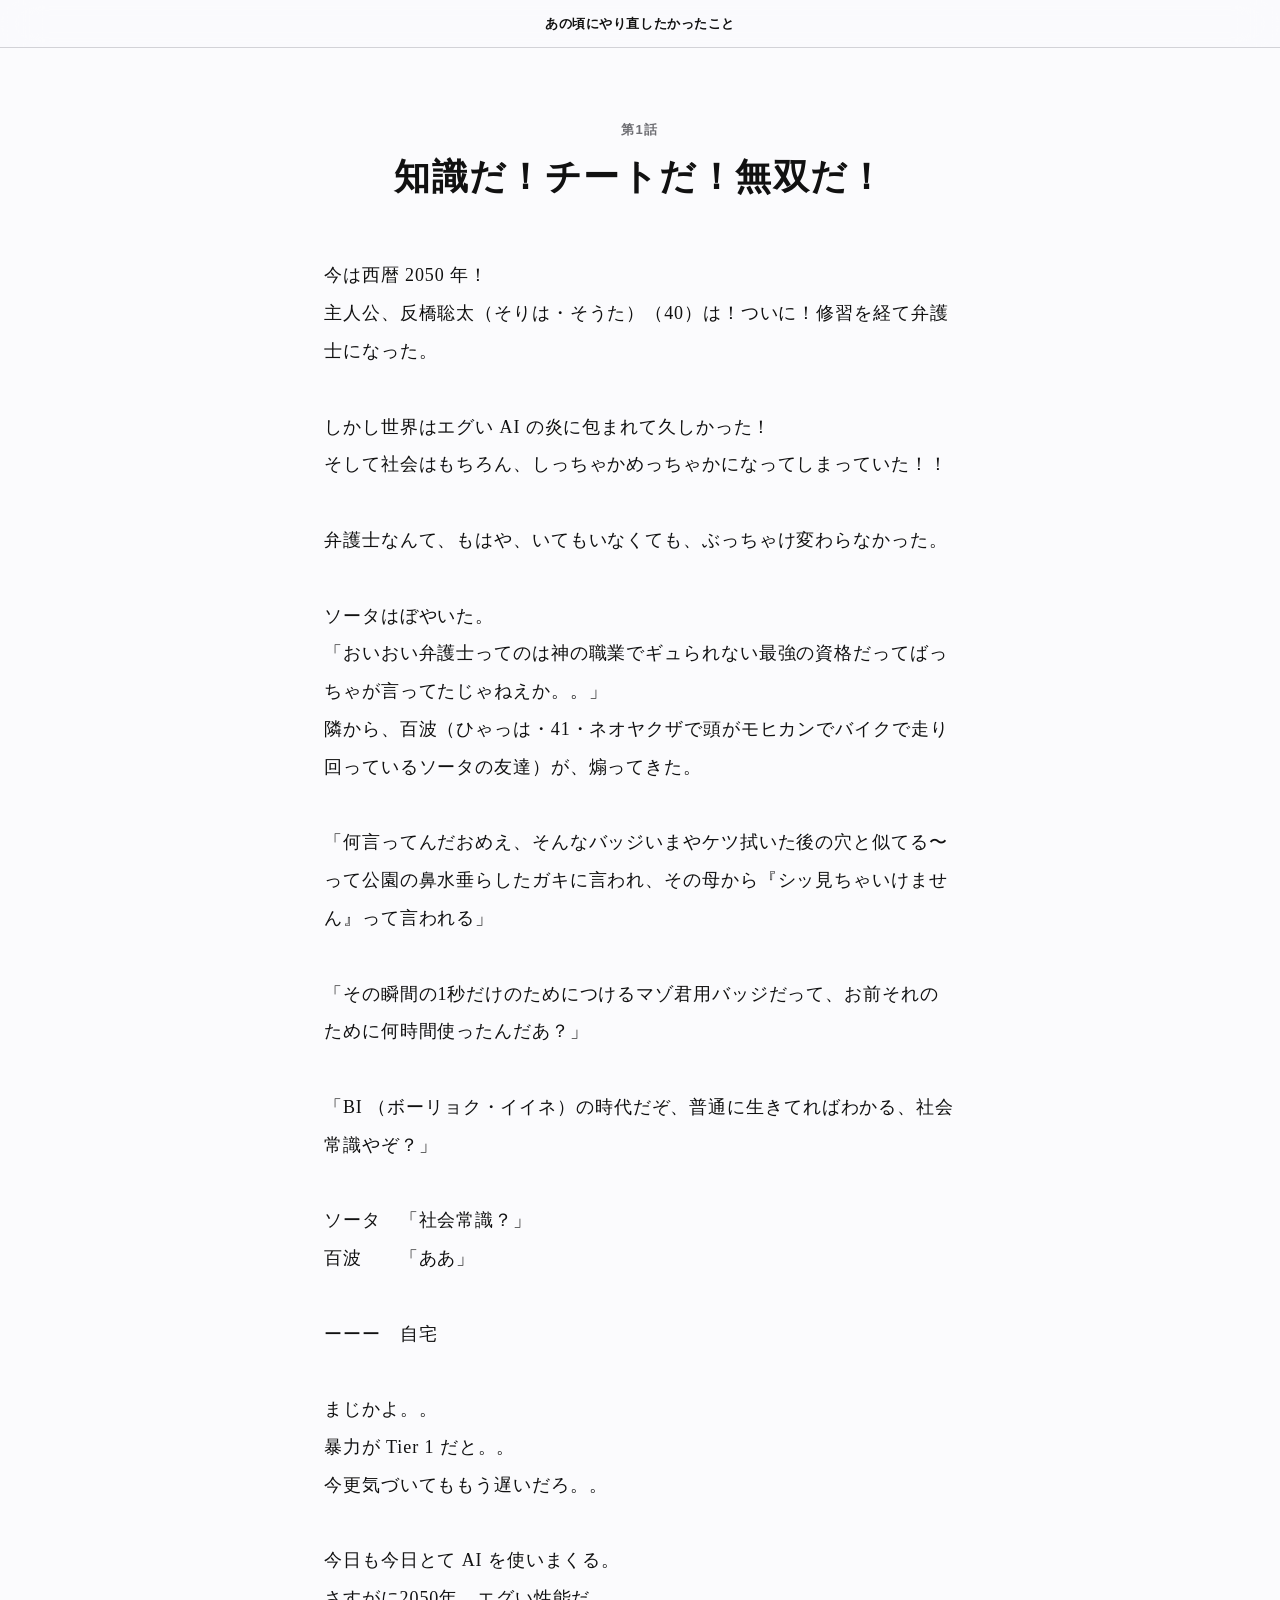
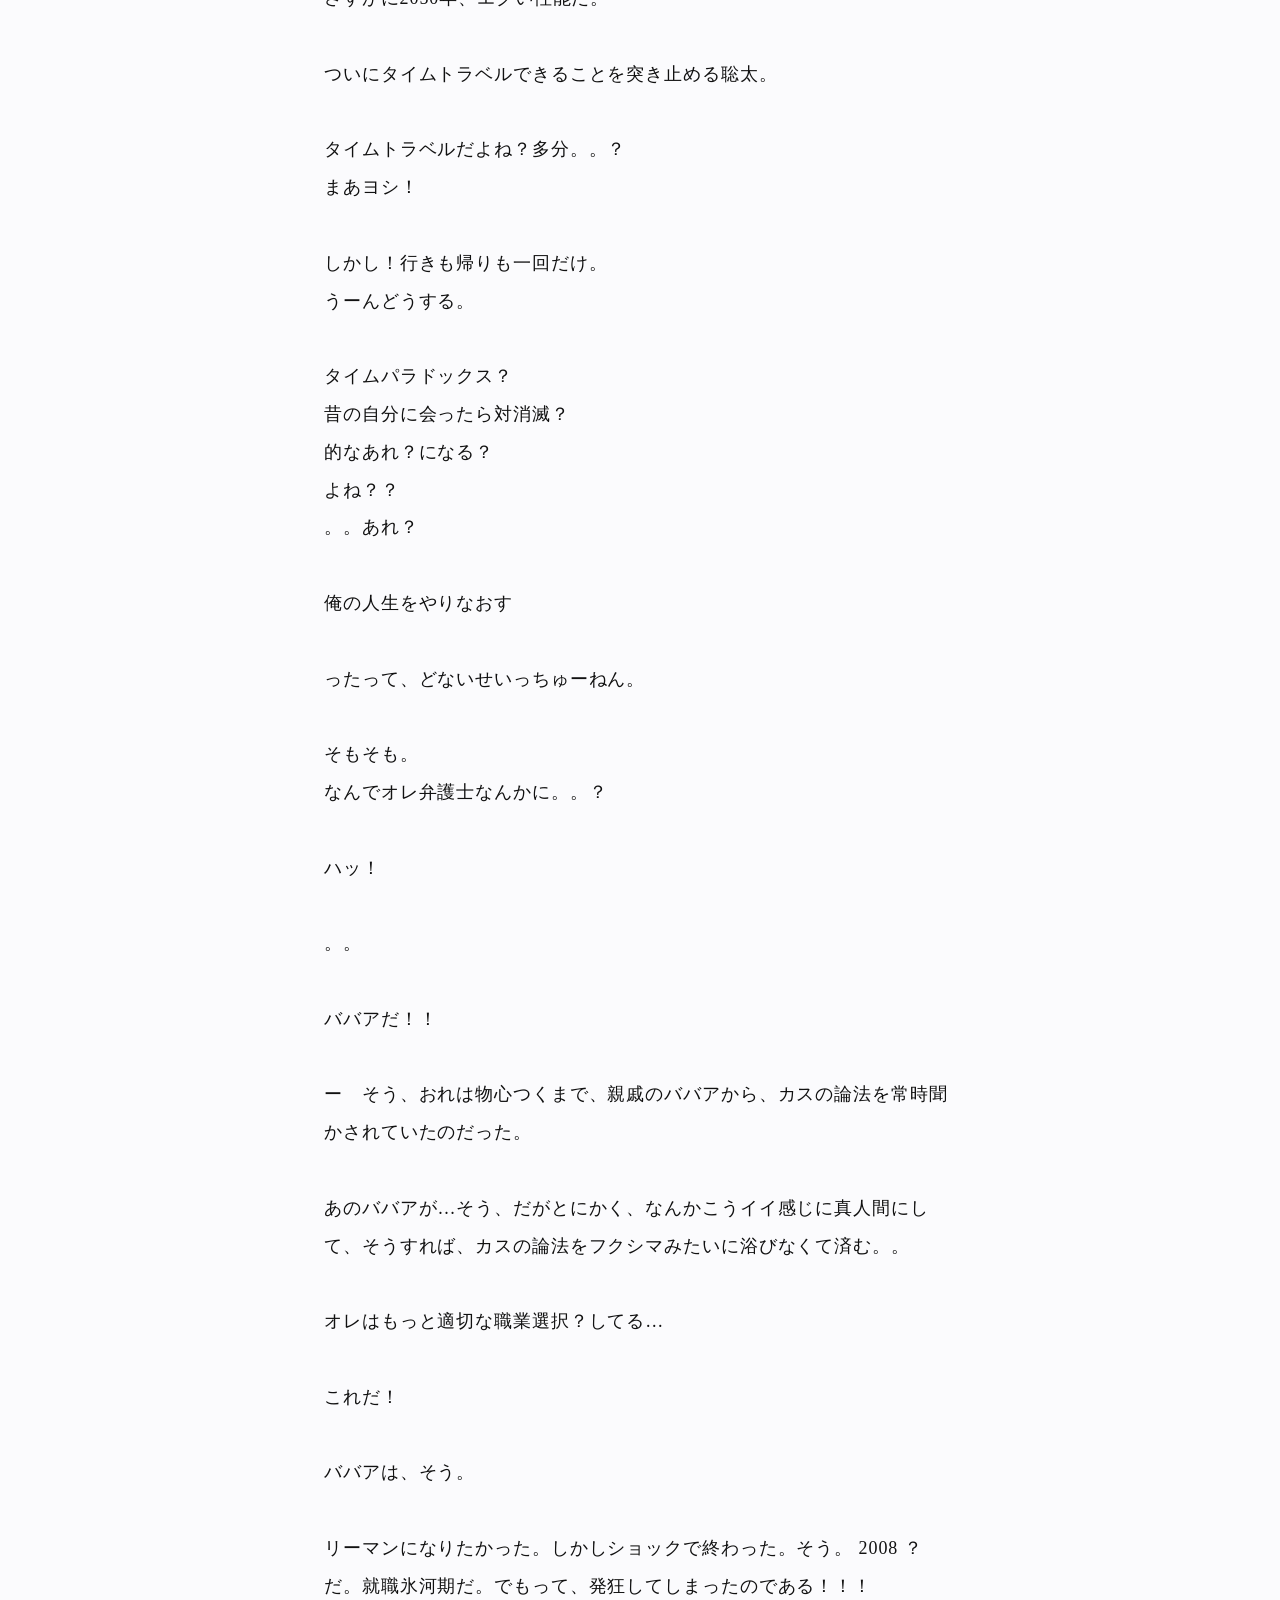
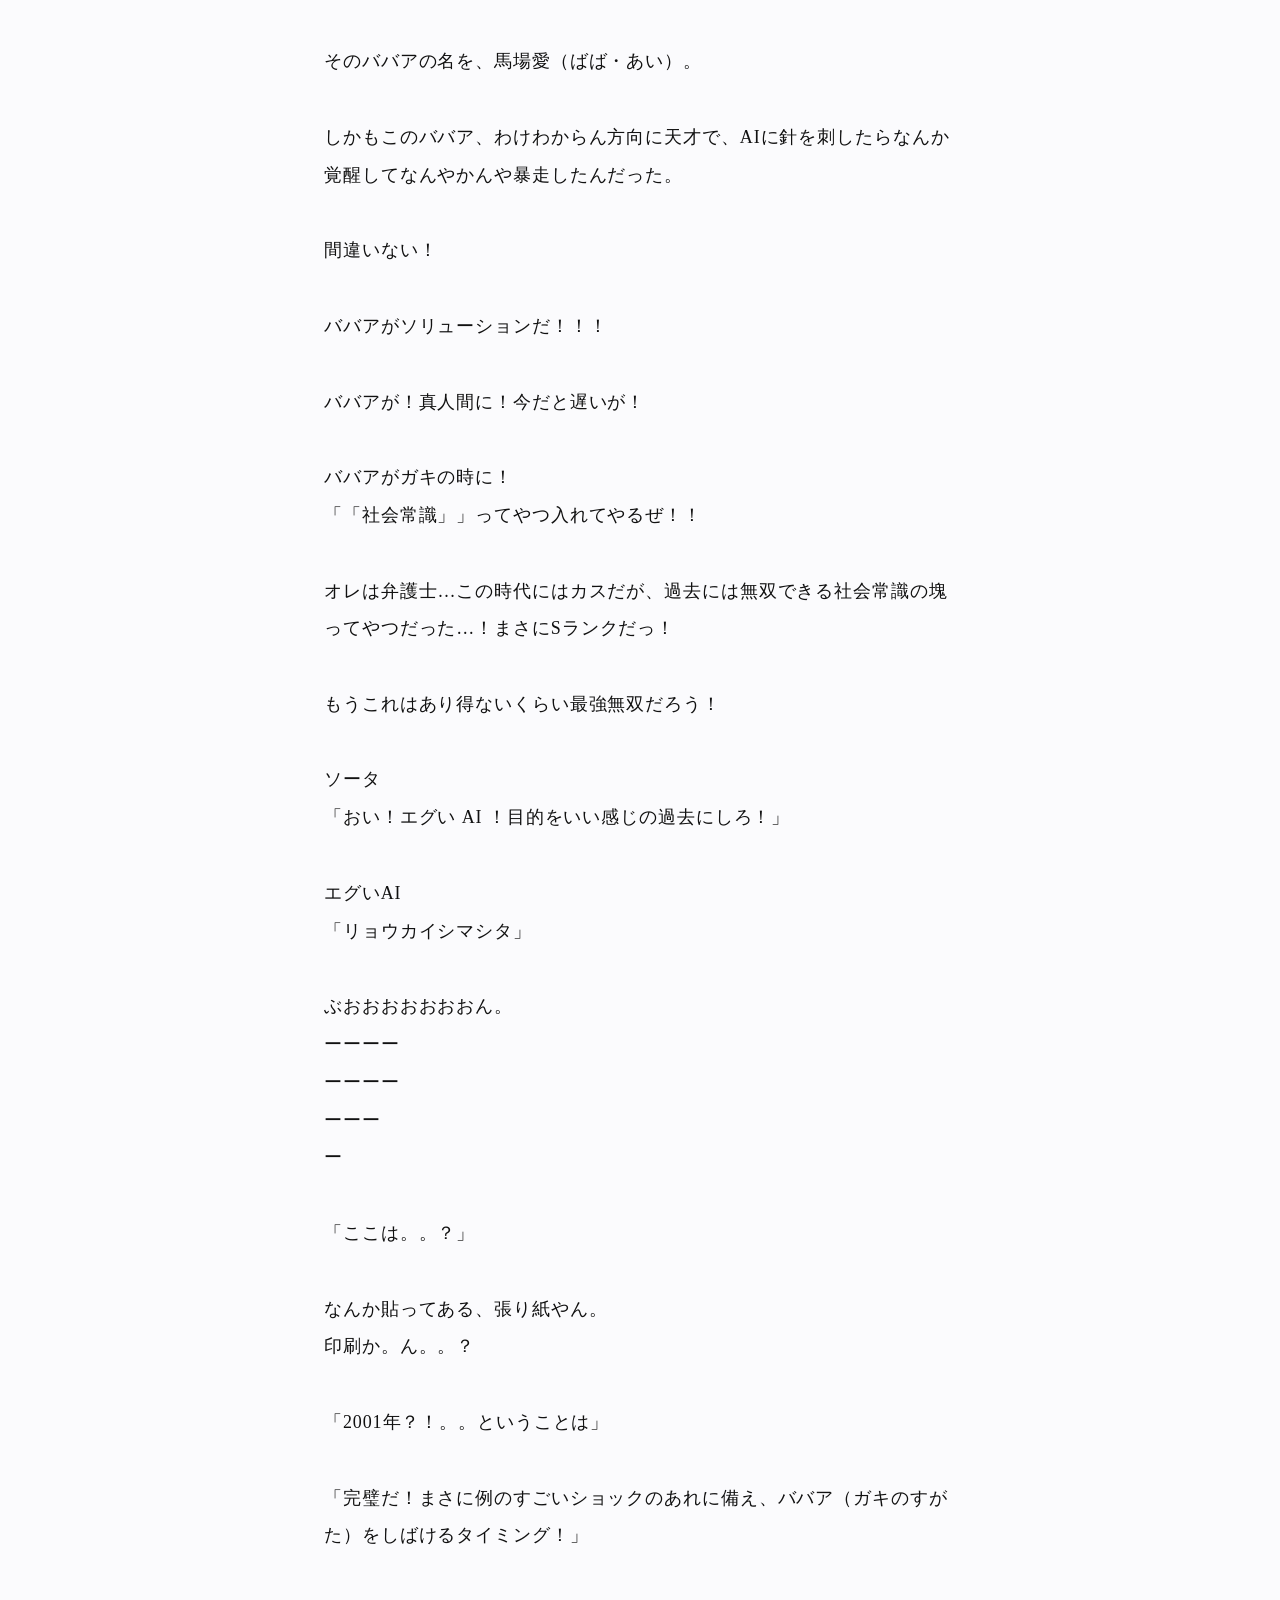
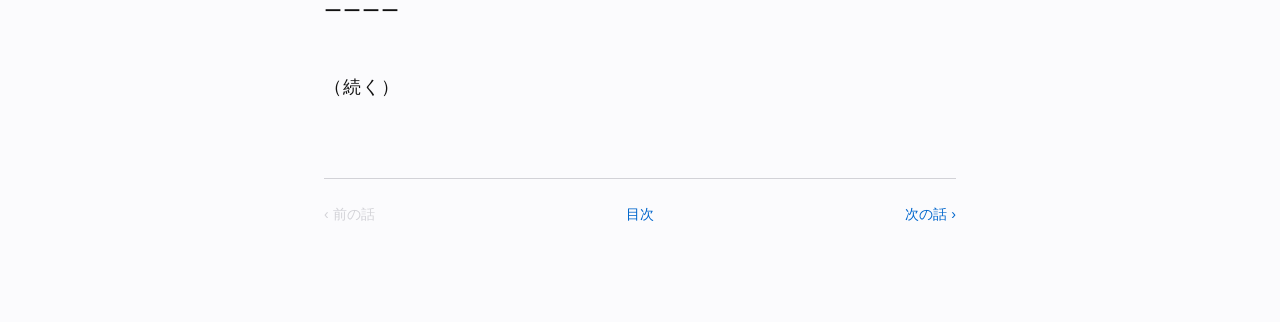
==== commit 2b9ab73a: "Merge feat/retitle-font" ====
--- a/site/1.html
+++ b/site/1.html
@@ -4,11 +4,11 @@
 <meta charset="UTF-8">
 <meta name="viewport" content="width=device-width, initial-scale=1">
 <meta name="color-scheme" content="light dark">
-<title>第1話 知識だ！チートだ！無双だ！ - AIなき春に、法を問う</title>
+<title>第1話 知識だ！チートだ！無双だ！ - あの頃にやり直したかったこと</title>
 <link rel="stylesheet" href="style.css">
 </head>
 <body>
-<header id="head"><a href="index.html">AIなき春に、法を問う</a></header>
+<header id="head"><a href="index.html">あの頃にやり直したかったこと</a></header>
 <main>
 <p class="eyebrow">第1話</p>
 <h1>知識だ！チートだ！無双だ！</h1>
--- a/site/style.css
+++ b/site/style.css
@@ -3,13 +3,13 @@
 :root {
   color-scheme: light dark;
   --bg: #fbfbfd;
-  --ink: #1d1d1f;
+  --ink: #111;
   --ink-sub: #6e6e73;
   --line: #d2d2d7;
   --accent: #0066cc;
   --bar: rgba(251, 251, 253, 0.8);
   --gothic: -apple-system, BlinkMacSystemFont, "SF Pro Text", "Hiragino Sans", "Hiragino Kaku Gothic ProN", "Yu Gothic", "Meiryo", sans-serif;
-  --mincho: "Hiragino Mincho ProN", "Hiragino Mincho Pro", "YuMincho", "Yu Mincho", "游明朝", "Noto Serif CJK JP", "Noto Serif JP", "IPAexMincho", serif;
+  --mincho: "YuMincho", "Yu Mincho", "游明朝", "游明朝体", "Hiragino Mincho ProN", "Hiragino Mincho Pro", "Noto Serif CJK JP", "Noto Serif JP", "IPAexMincho", serif;
 }
 @media (prefers-color-scheme: dark) {
   :root {
@@ -71,10 +71,11 @@
   margin: 0;
   text-align: center;
   font-family: var(--mincho);
-  font-size: 40px;
-  line-height: 1.25;
+  font-size: 36px;
+  line-height: 1.35;
   font-weight: 700;
-  letter-spacing: 0.06em;
+  letter-spacing: 0.04em;
+  text-wrap: balance;
 }
 .sub {
   margin: 20px 0 0;
@@ -87,6 +88,7 @@
   text-align: center;
   font-family: var(--mincho);
   font-size: 18px;
+  font-weight: 500;
   line-height: 2;
 }
 .words {
@@ -94,6 +96,7 @@
   text-align: center;
   font-family: var(--mincho);
   font-size: 14px;
+  font-weight: 500;
   color: var(--ink-sub);
 }
 
@@ -102,7 +105,7 @@
 table.toc td { padding: 18px 0; border-top: 1px solid var(--line); vertical-align: baseline; }
 table.toc tr:last-child td { border-bottom: 1px solid var(--line); }
 table.toc td.no { width: 4.5em; font-size: 13px; color: var(--ink-sub); }
-table.toc td.title { font-family: var(--mincho); font-size: 17px; }
+table.toc td.title { font-family: var(--mincho); font-size: 17px; font-weight: 500; }
 table.toc td.title a { color: var(--ink); }
 table.toc td.title a:hover { color: var(--accent); text-decoration: none; }
 table.toc td.size { width: 5.5em; text-align: right; font-size: 13px; color: var(--ink-sub); font-variant-numeric: tabular-nums; }
@@ -112,6 +115,7 @@
   margin: 56px 0 0;
   font-family: var(--mincho);
   font-size: 18px;
+  font-weight: 500;
   line-height: 2.1;
   letter-spacing: 0.05em;
 }
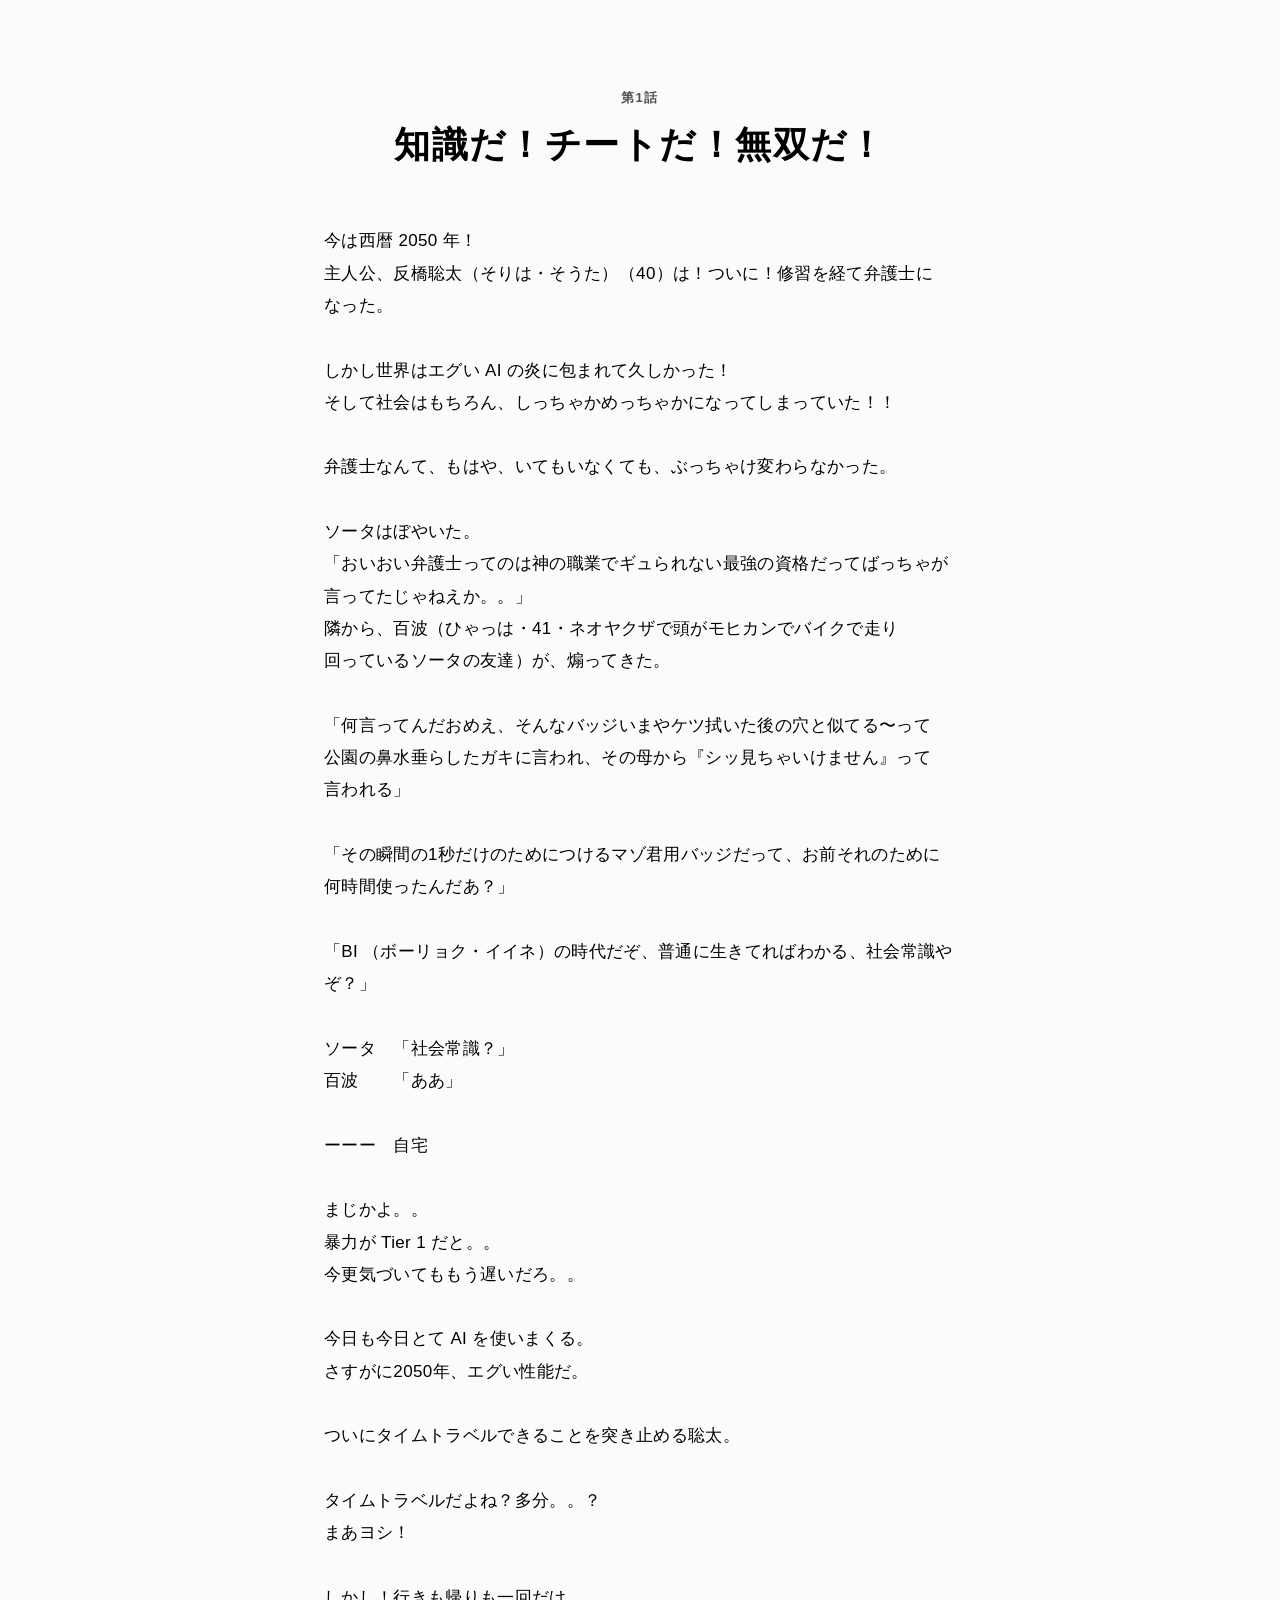
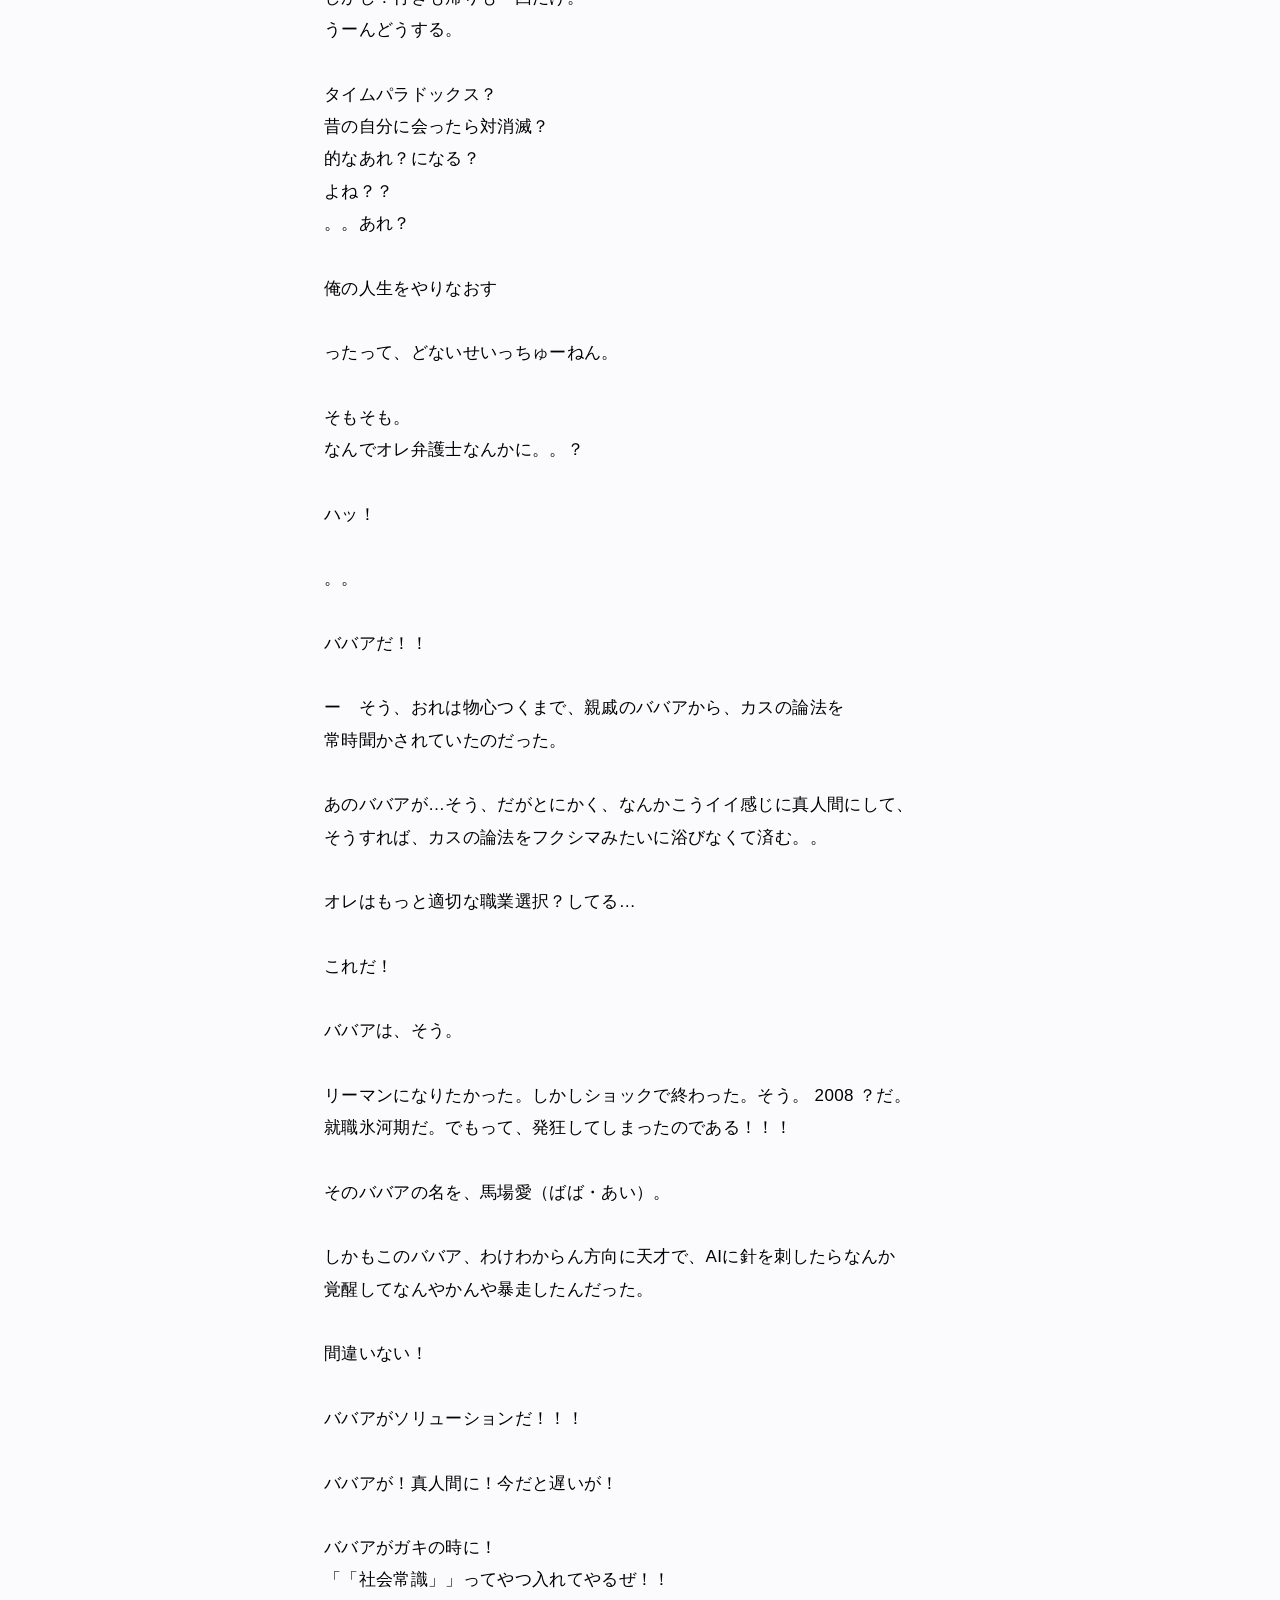
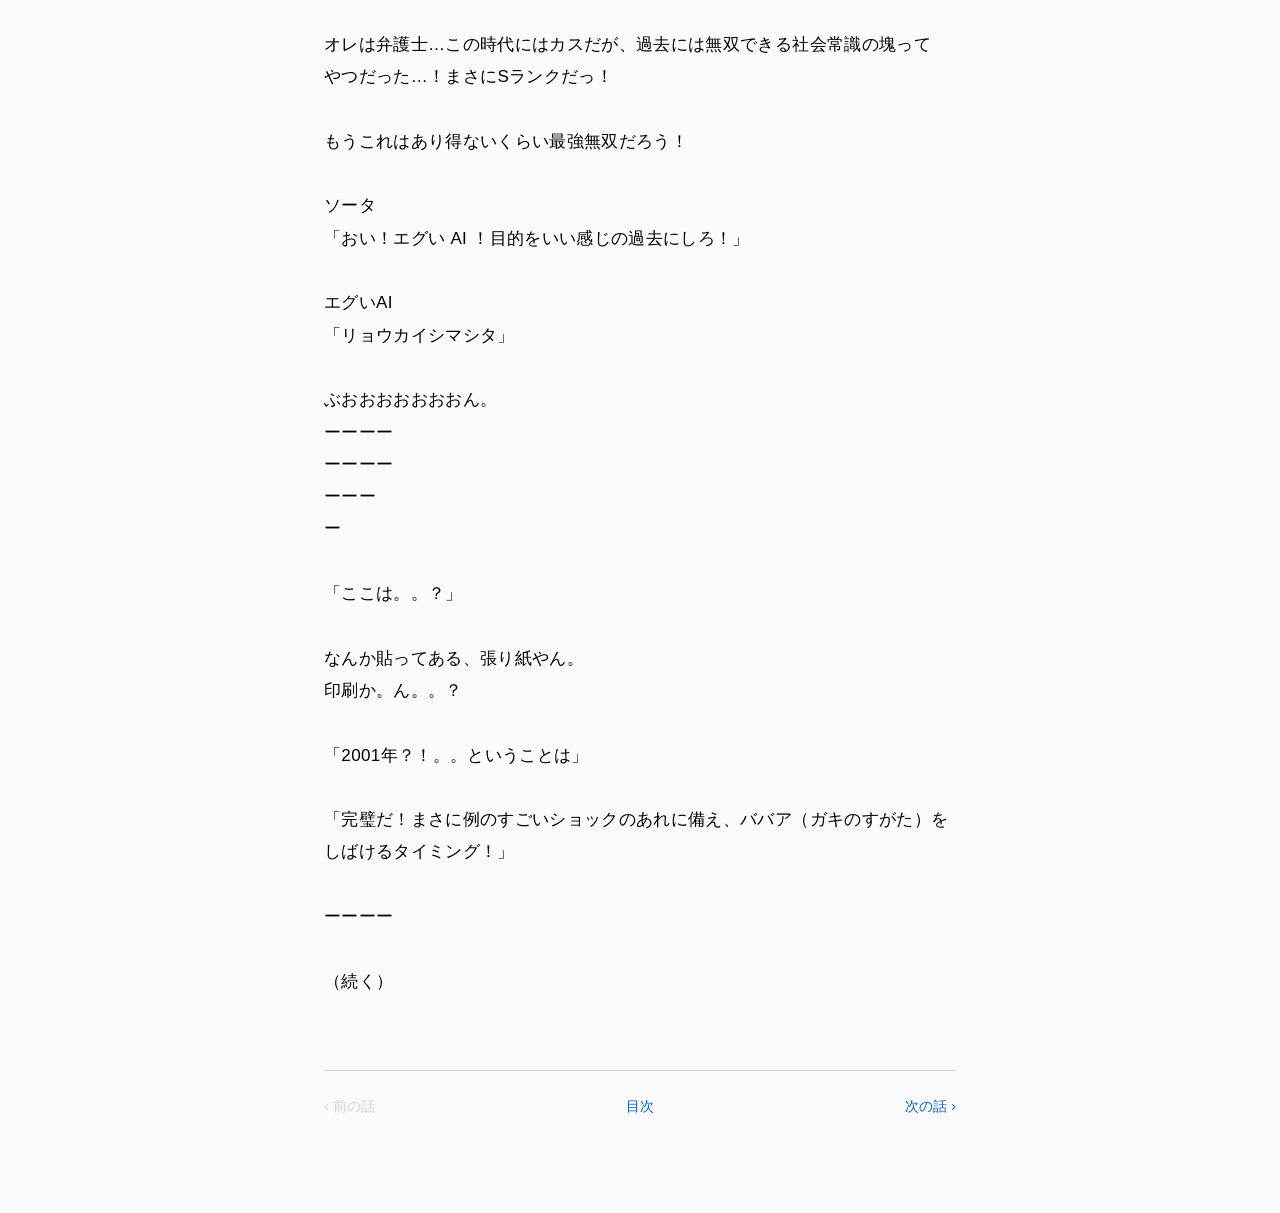
==== commit dc012cc6: "Merge fix/mobile-ellipsis-header" ====
--- a/site/1.html
+++ b/site/1.html
@@ -5,10 +5,10 @@
 <meta name="viewport" content="width=device-width, initial-scale=1">
 <meta name="color-scheme" content="light dark">
 <title>第1話 知識だ！チートだ！無双だ！ - あの頃にやり直したかったこと</title>
+<link rel="icon" href="data:image/svg+xml,%3Csvg xmlns='http://www.w3.org/2000/svg' viewBox='0 0 64 64'%3E%3Crect width='64' height='64' rx='14' fill='%23000'/%3E%3Ctext x='32' y='46' font-size='40' text-anchor='middle' fill='%23fff' font-family='serif'%3E%E3%81%82%3C/text%3E%3C/svg%3E">
 <link rel="stylesheet" href="style.css">
 </head>
 <body>
-<header id="head"><a href="index.html">あの頃にやり直したかったこと</a></header>
 <main>
 <p class="eyebrow">第1話</p>
 <h1>知識だ！チートだ！無双だ！</h1>
--- a/site/style.css
+++ b/site/style.css
@@ -1,24 +1,23 @@
 /* 配色・書体はここで一元管理する。
-   読ませる文(題名・あらすじ・話タイトル・本文)は明朝、操作部品(ヘッダ・ナビ・メタ情報)はゴシック。 */
+   本文は画面で線が潰れにくいゴシック(16〜18px・行間1.8〜1.9・字間0.02em以下・1行35〜45字が国内の目安)。
+   大きな見出しだけ明朝の太字。 */
 :root {
   color-scheme: light dark;
   --bg: #fbfbfd;
-  --ink: #111;
-  --ink-sub: #6e6e73;
+  --ink: #000;
+  --ink-sub: #515154;
   --line: #d2d2d7;
   --accent: #0066cc;
-  --bar: rgba(251, 251, 253, 0.8);
-  --gothic: -apple-system, BlinkMacSystemFont, "SF Pro Text", "Hiragino Sans", "Hiragino Kaku Gothic ProN", "Yu Gothic", "Meiryo", sans-serif;
+    --gothic: "Hiragino Sans", "Hiragino Kaku Gothic ProN", "Yu Gothic Medium", "Yu Gothic", "Meiryo", -apple-system, BlinkMacSystemFont, sans-serif;
   --mincho: "YuMincho", "Yu Mincho", "游明朝", "游明朝体", "Hiragino Mincho ProN", "Hiragino Mincho Pro", "Noto Serif CJK JP", "Noto Serif JP", "IPAexMincho", serif;
 }
 @media (prefers-color-scheme: dark) {
   :root {
     --bg: #000;
-    --ink: #f5f5f7;
-    --ink-sub: #86868b;
+    --ink: #fff;
+    --ink-sub: #a1a1a6;
     --line: #424245;
     --accent: #2997ff;
-    --bar: rgba(0, 0, 0, 0.72);
   }
 }
 
@@ -32,31 +31,13 @@
   font-size: 15px;
   line-height: 1.6;
   -webkit-font-smoothing: antialiased;
+  line-break: strict;
+  word-break: auto-phrase; /* 文節で改行(Chrome/Edge)。未対応ブラウザは通常の禁則 */
 }
 a { color: var(--accent); text-decoration: none; }
 a:hover { text-decoration: underline; }
 
-/* ヘッダ: 半透明のスリムなバー */
-#head {
-  position: sticky;
-  top: 0;
-  z-index: 1;
-  padding: 0 24px;
-  height: 48px;
-  line-height: 48px;
-  text-align: center;
-  font-size: 13px;
-  font-weight: 600;
-  letter-spacing: 0.04em;
-  background: var(--bar);
-  -webkit-backdrop-filter: saturate(180%) blur(20px);
-  backdrop-filter: saturate(180%) blur(20px);
-  border-bottom: 1px solid var(--line);
-}
-#head a { color: var(--ink); }
-#head a:hover { text-decoration: none; opacity: .6; }
-
-main { max-width: 680px; margin: 0 auto; padding: 72px 24px 96px; }
+main { max-width: 680px; margin: 0 auto; padding: 88px 24px 96px; }
 
 /* 見出し */
 .eyebrow {
@@ -86,17 +67,13 @@
 .lead {
   margin: 56px 0 0;
   text-align: center;
-  font-family: var(--mincho);
-  font-size: 18px;
-  font-weight: 500;
-  line-height: 2;
+  font-size: 17px;
+  line-height: 1.9;
 }
 .words {
   margin: 20px 0 0;
   text-align: center;
-  font-family: var(--mincho);
   font-size: 14px;
-  font-weight: 500;
   color: var(--ink-sub);
 }
 
@@ -105,7 +82,7 @@
 table.toc td { padding: 18px 0; border-top: 1px solid var(--line); vertical-align: baseline; }
 table.toc tr:last-child td { border-bottom: 1px solid var(--line); }
 table.toc td.no { width: 4.5em; font-size: 13px; color: var(--ink-sub); }
-table.toc td.title { font-family: var(--mincho); font-size: 17px; font-weight: 500; }
+table.toc td.title { font-size: 16px; }
 table.toc td.title a { color: var(--ink); }
 table.toc td.title a:hover { color: var(--accent); text-decoration: none; }
 table.toc td.size { width: 5.5em; text-align: right; font-size: 13px; color: var(--ink-sub); font-variant-numeric: tabular-nums; }
@@ -113,11 +90,9 @@
 /* 本文 */
 #novel {
   margin: 56px 0 0;
-  font-family: var(--mincho);
-  font-size: 18px;
-  font-weight: 500;
-  line-height: 2.1;
-  letter-spacing: 0.05em;
+  font-size: 17px;
+  line-height: 1.9;
+  letter-spacing: 0.02em;
 }
 #novel p { margin: 0; }
 
@@ -134,9 +109,9 @@
 .nav .off { color: var(--line); }
 
 @media (max-width: 600px) {
-  main { padding: 48px 20px 72px; }
-  h1 { font-size: 28px; }
+  main { padding: 56px 20px 72px; }
+  h1 { font-size: 24px; letter-spacing: 0.02em; }
   .lead { font-size: 16px; margin-top: 40px; }
-  #novel { font-size: 17px; margin-top: 40px; }
-  table.toc td.title { font-size: 16px; }
+  #novel { font-size: 16px; margin-top: 40px; }
+  table.toc td.title { font-size: 15px; }
 }
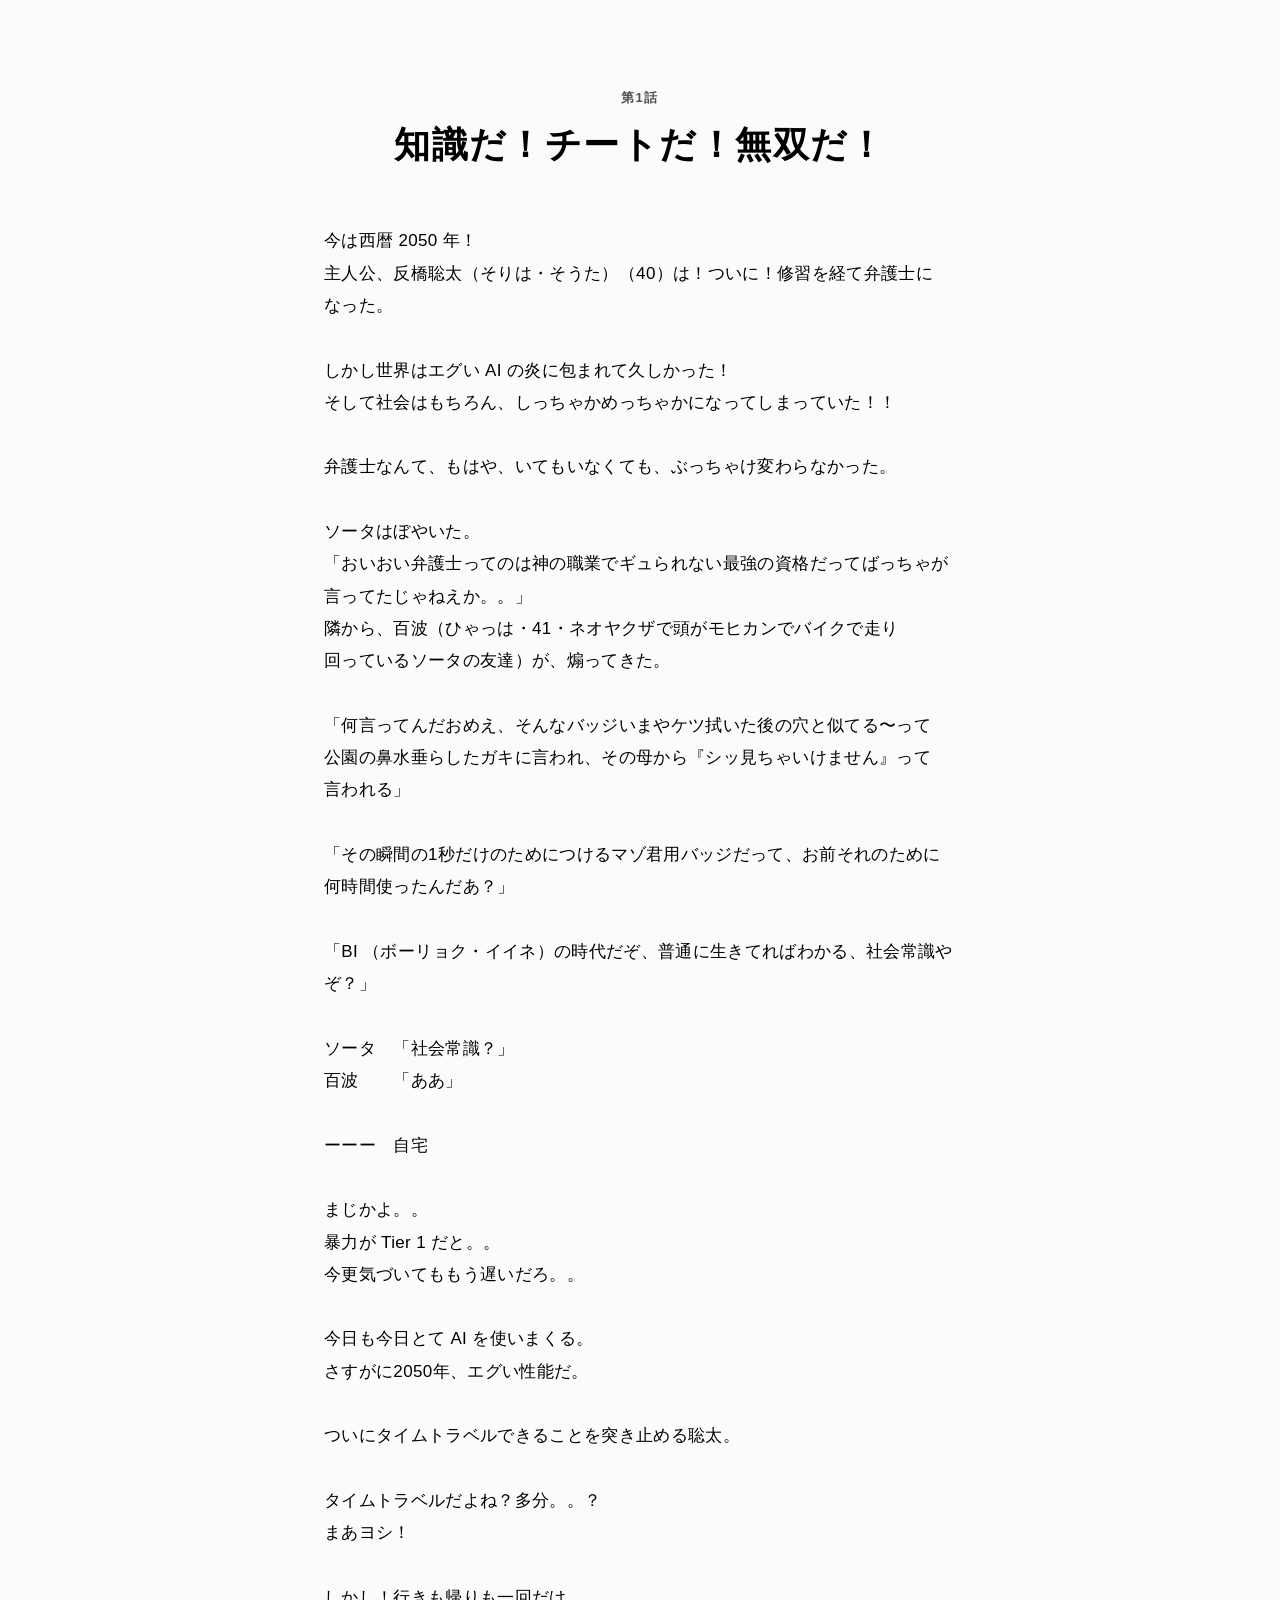
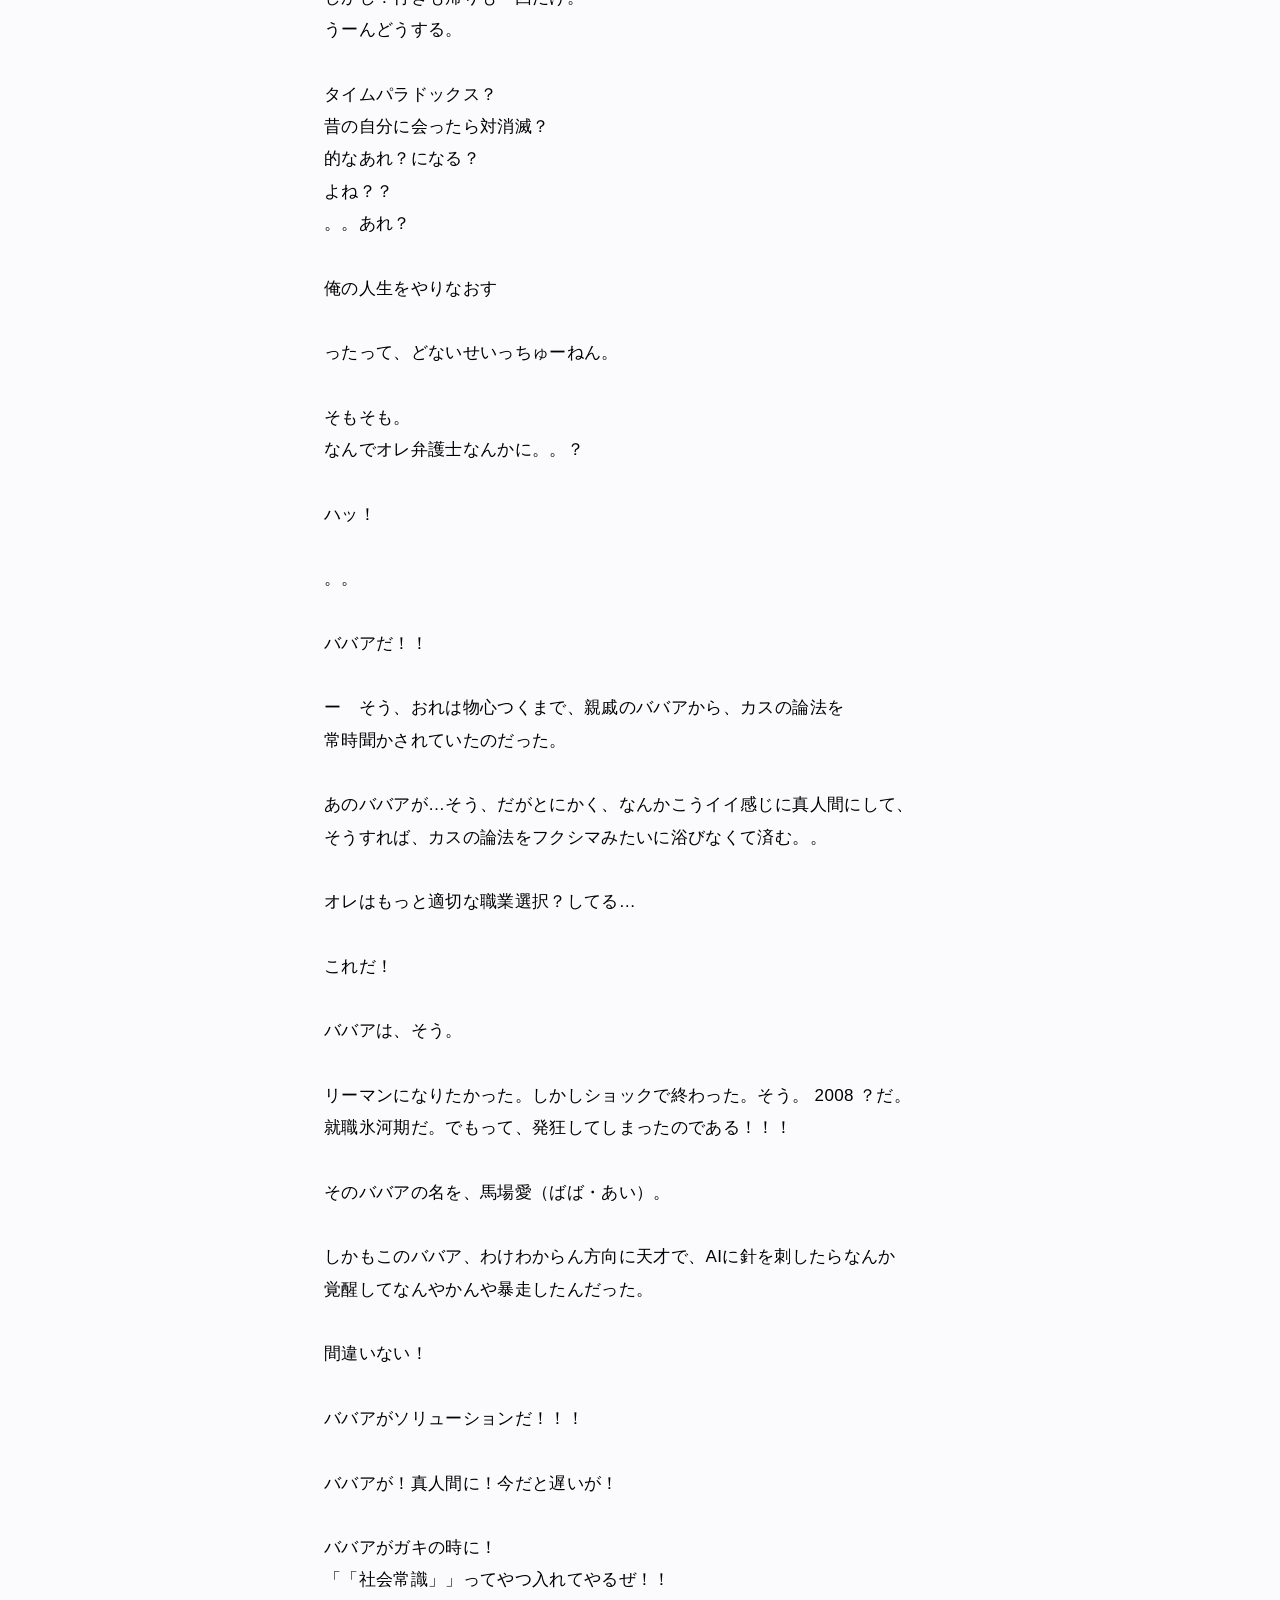
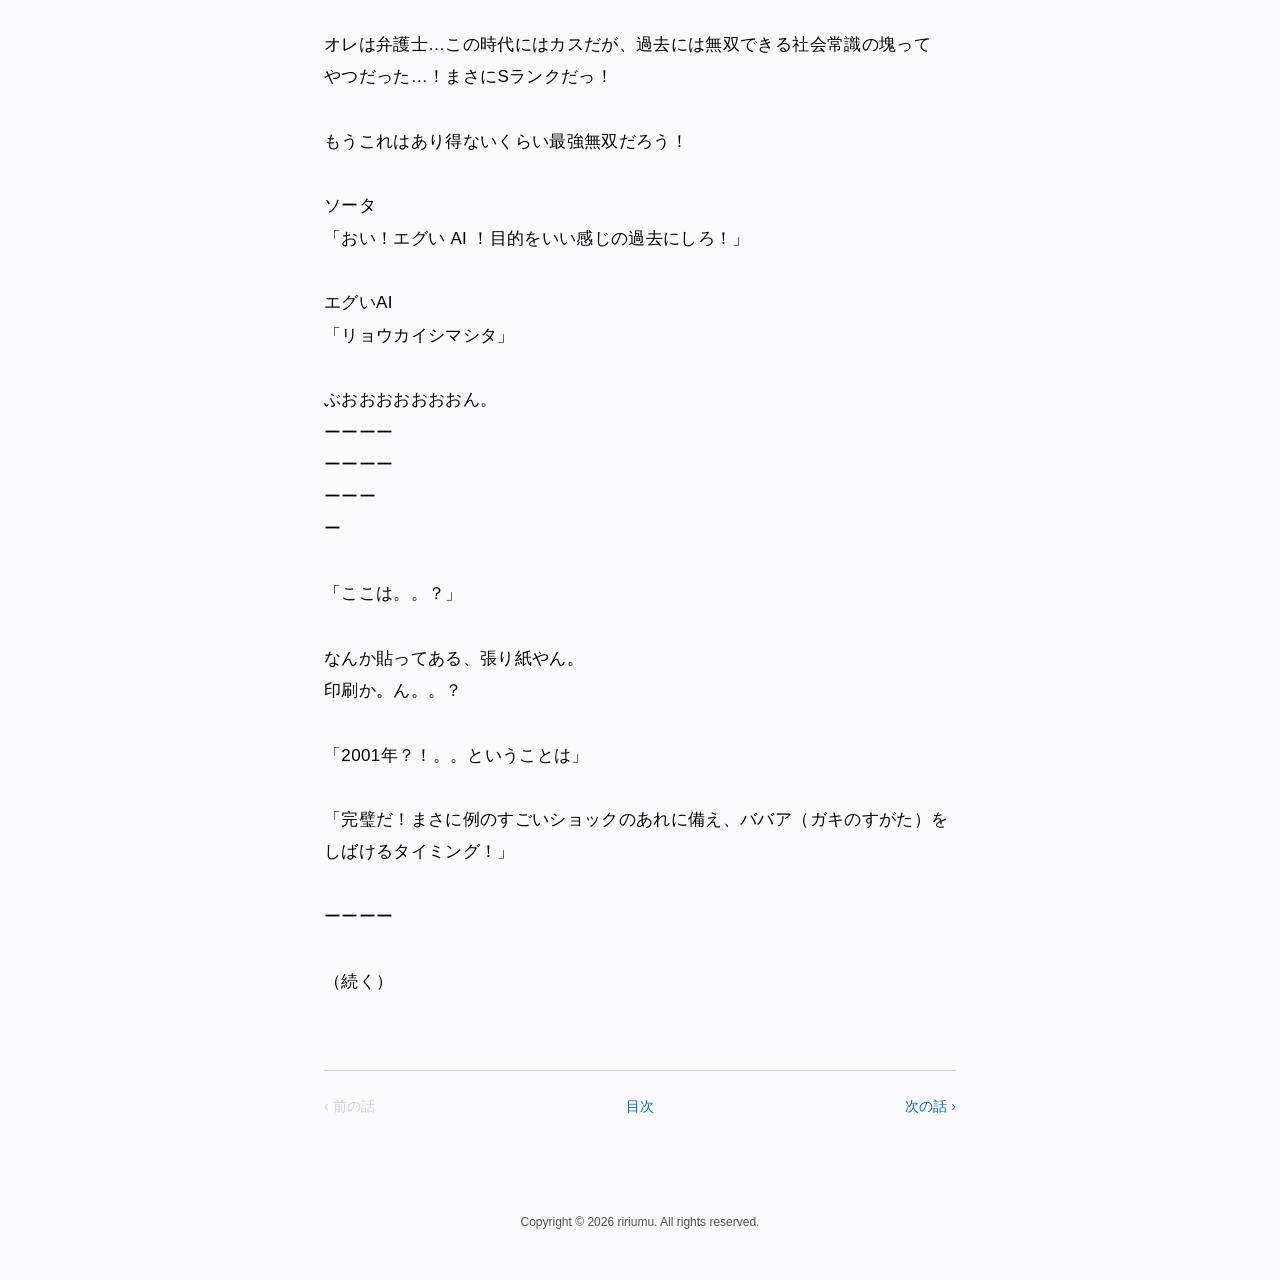
==== commit ba753163: "Merge docs/all-rights-reserved" ====
--- a/site/1.html
+++ b/site/1.html
@@ -126,5 +126,6 @@
 </article>
 <nav class="nav"><span class="off">‹ 前の話</span><a href="index.html">目次</a><a href="2.html">次の話 ›</a></nav>
 </main>
+<footer id="foot">Copyright &copy; 2026 ririumu. All rights reserved.</footer>
 </body>
 </html>
--- a/site/style.css
+++ b/site/style.css
@@ -108,6 +108,14 @@
 }
 .nav .off { color: var(--line); }
 
+/* 著作権表記 */
+#foot {
+  padding: 0 24px 48px;
+  text-align: center;
+  font-size: 12px;
+  color: var(--ink-sub);
+}
+
 @media (max-width: 600px) {
   main { padding: 56px 20px 72px; }
   h1 { font-size: 24px; letter-spacing: 0.02em; }
